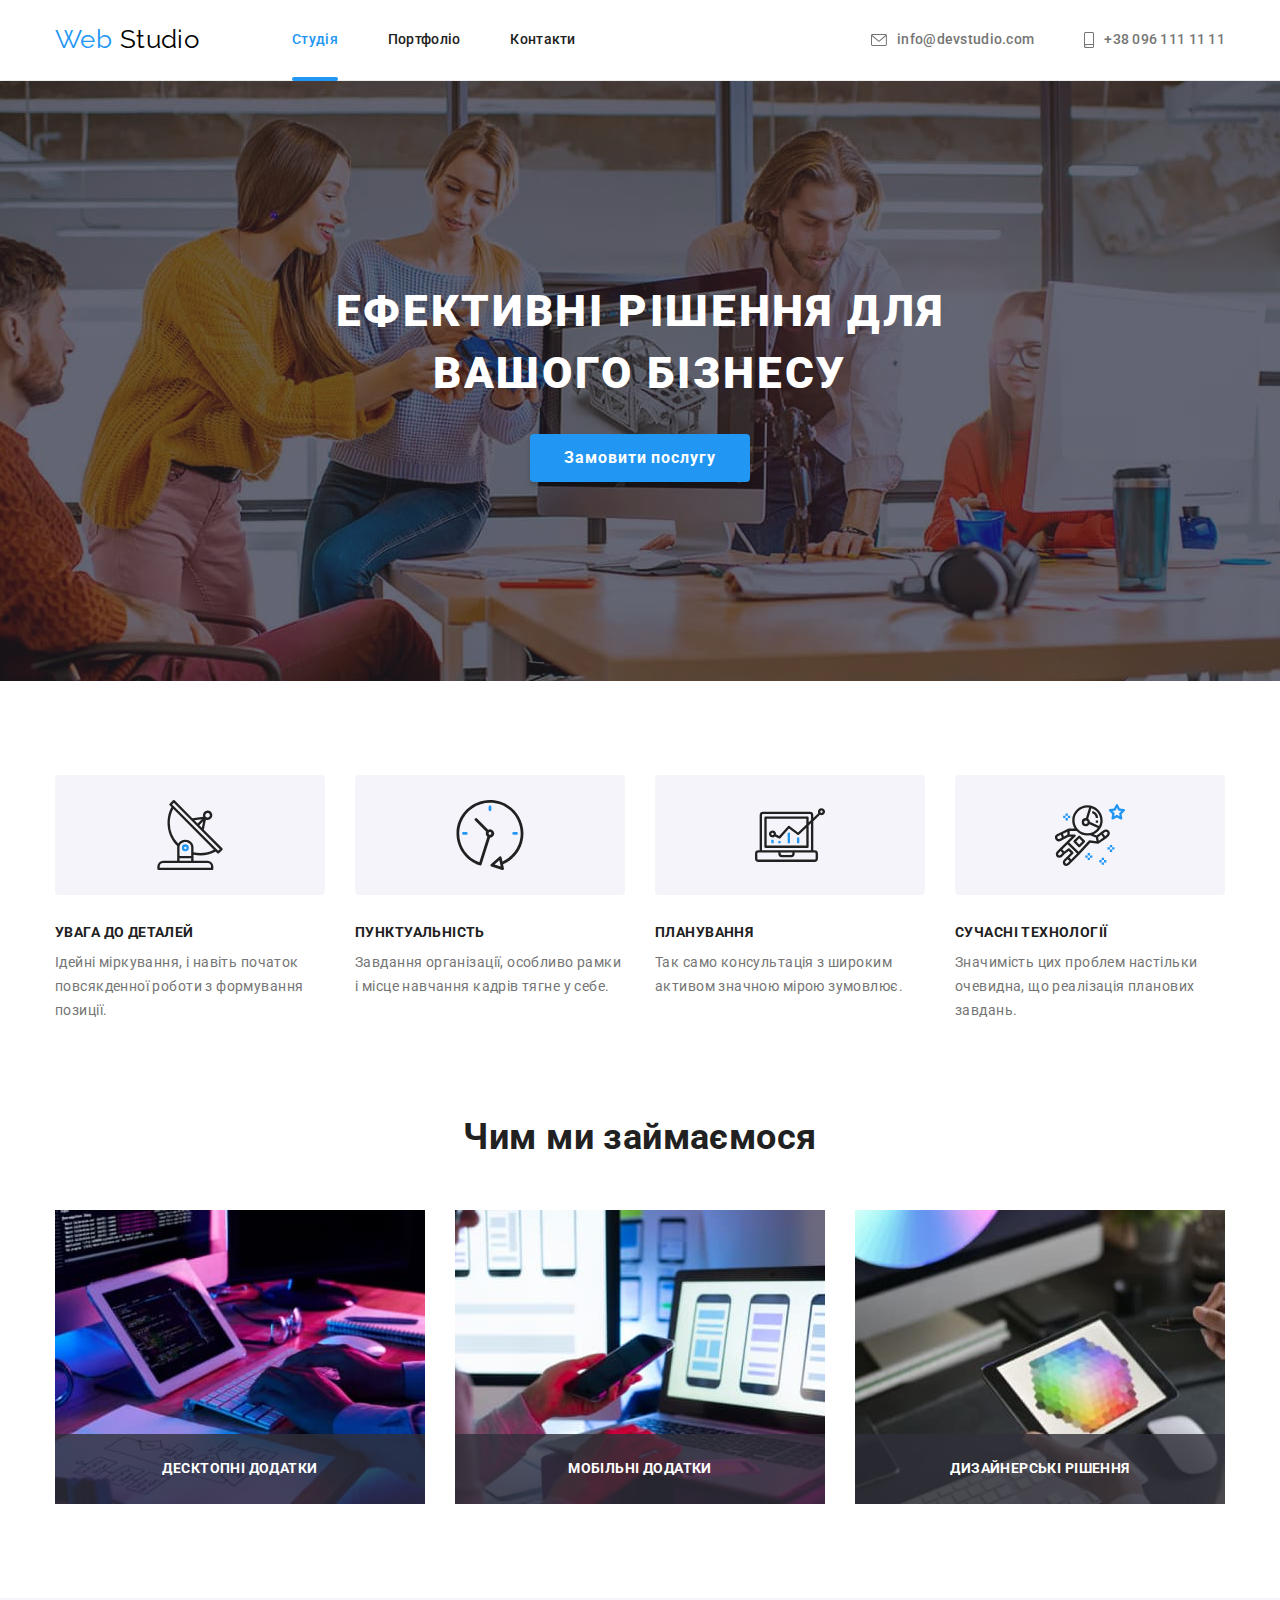
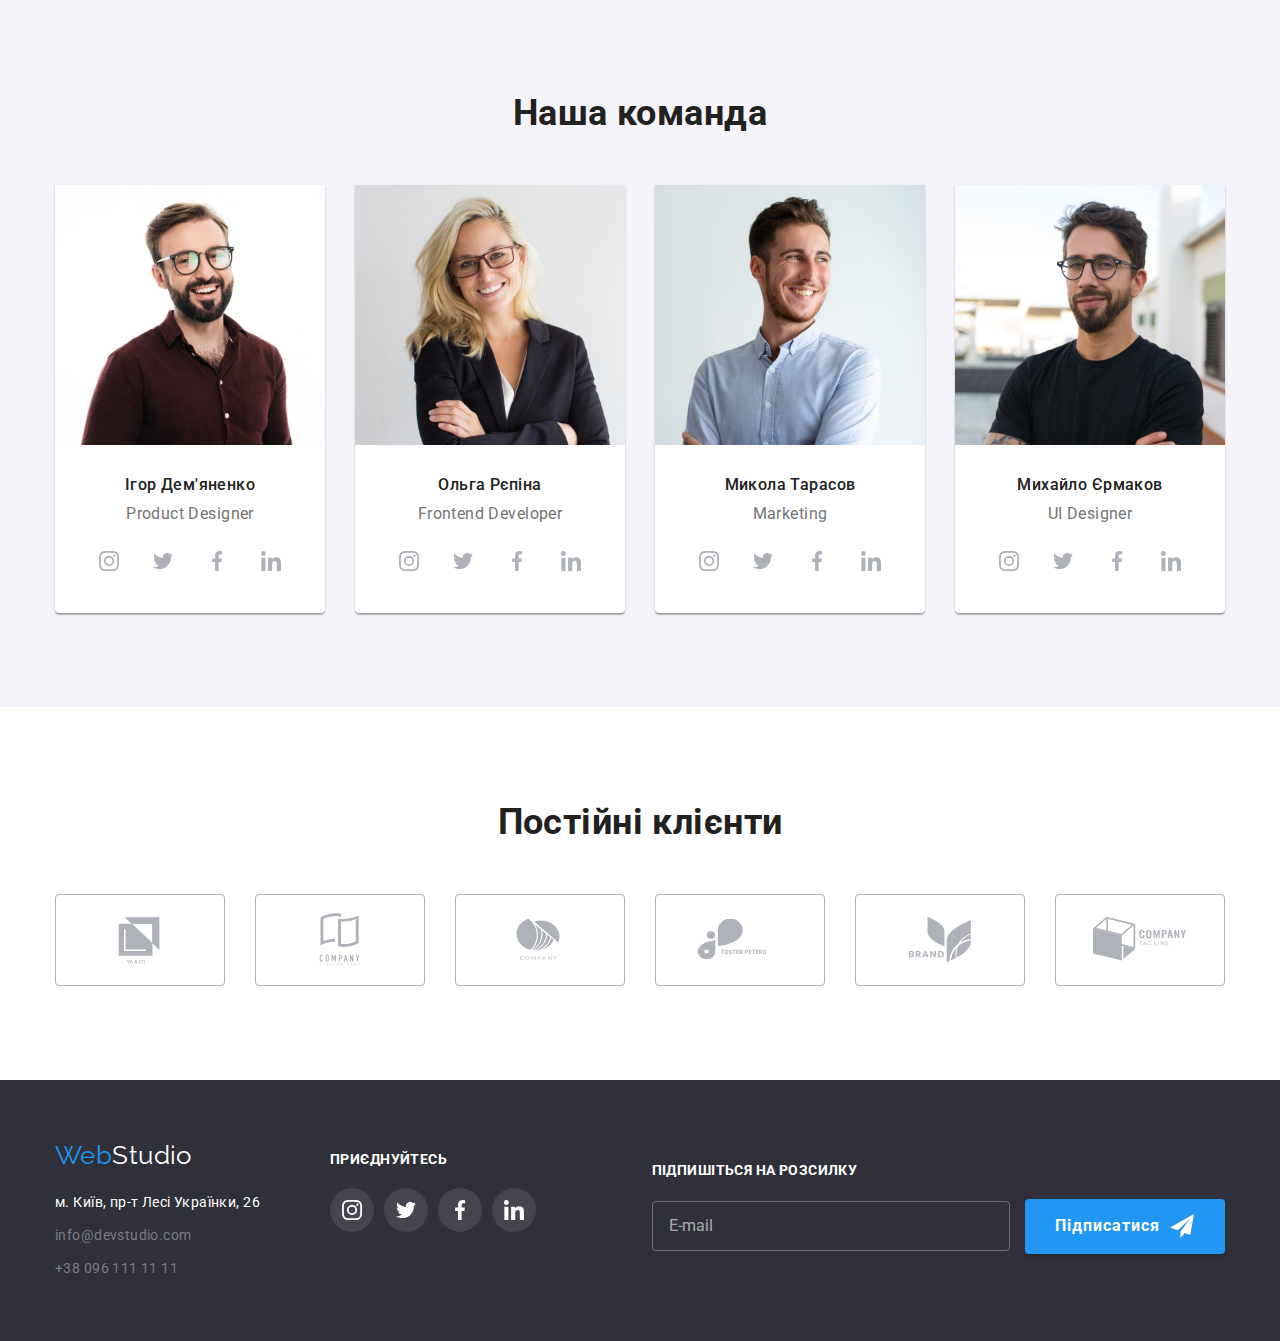
==== index.html @ 22aa1450 "додано файли із попереднього репозиторію" ====
<!DOCTYPE html>
<html lang="en">
  <head>
    <meta charset="UTF-8" />
    <meta http-equiv="X-UA-Compatible" content="IE=edge" />
    <meta name="viewport" content="width=device-width, initial-scale=1.0" />
    <title>Web Studio</title>
    <link
      href="https://fonts.googleapis.com/css2?family=Raleway:wght@700&family=Roboto:wght@400;500;700;900&display=swap"
      rel="stylesheet"
    />
    <link
      rel="stylesheet"
      href="https://cdnjs.cloudflare.com/ajax/libs/modern-normalize/1.1.0/modern-normalize.min.css"
    />
    <link rel="stylesheet" href="./css/style.css" />
  </head>
  <body>
    <header class="page-header">
      <div class="container">
        <!-- Логотип -->
        <a href="#" class="logo"
          ><span>Web</span> <span class="header-logo">Studio</span></a
        >
        <nav>
          <!-- Навігація -->
          <ul class="site-nav list">
            <li class="item">
              <a href="./index.html" class="link current">Студія</a>
            </li>
            <li class="item">
              <a href="./portfolio.html" class="link">Портфоліо</a>
            </li>
            <li class="item">
              <a href="#" class="link">Контакти</a>
            </li>
          </ul>
        </nav>
        <!-- Аудентифікація -->
        <ul class="auth-nav list">
          <li class="item">
            <a href="mailto:info@devstudio.com" class="link mail">
              <svg class="icon-mail" width="16px" height="12px">
                <use href="./images/icons.svg#envelope"></use>
              </svg>
              info@devstudio.com</a
            >
          </li>
          <li class="item">
            <a href="tel:+380961111111" class="link pnone">
              <svg class="icon-phone" width="10px" height="16px">
                <use href="./images/icons.svg#smartphone"></use>
              </svg>
              +38 096 111 11 11</a
            >
          </li>
        </ul>
      </div>
    </header>
    <main>
      <!-- Hero -->
      <section class="hero">
        <div class="container">
          <h1 class="title">Ефективні рішення для вашого бізнесу</h1>
          <button type="button" class="button" data-modal-open>
            Замовити послугу
          </button>
        </div>
      </section>
      <!-- Features -->
      <section class="section">
        <div class="container">
          <h2 class="section-title visually-hidden">Особливості</h2>
          <ul class="feature-list list">
            <li class="item">
              <div class="wrap">
                <svg class="icon-antenna" width="70px" height="70px">
                  <use href="./images/icons.svg#antenna"></use>
                </svg>
              </div>
              <h3 class="title">УВАГА ДО ДЕТАЛЕЙ</h3>
              <p class="text">
                Ідейні міркування, і навіть початок повсякденної роботи з
                формування позиції.
              </p>
            </li>
            <li class="item">
              <div class="wrap">
                <svg class="icon-clock" width="70px" height="70px">
                  <use href="./images/icons.svg#clock"></use>
                </svg>
              </div>
              <h3 class="title">ПУНКТУАЛЬНІСТЬ</h3>
              <p class="text">
                Завдання організації, особливо рамки і місце навчання кадрів
                тягне у себе.
              </p>
            </li>
            <li class="item">
              <div class="wrap">
                <svg class="icon-diagram" width="70px" height="70px">
                  <use href="./images/icons.svg#diagram"></use>
                </svg>
              </div>
              <h3 class="title">ПЛАНУВАННЯ</h3>
              <p class="text">
                Так само консультація з широким активом значною мірою зумовлює.
              </p>
            </li>
            <li class="item">
              <div class="wrap">
                <svg class="icon-astronaut" width="70px" height="70px">
                  <use href="./images/icons.svg#astronaut"></use>
                </svg>
              </div>
              <h3 class="title">СУЧАСНІ ТЕХНОЛОГІЇ</h3>
              <p class="text">
                Значимість цих проблем настільки очевидна, що реалізація
                планових завдань.
              </p>
            </li>
          </ul>
        </div>
      </section>
      <!-- What we do -->
      <section class="section tasks">
        <div class="container">
          <h2 class="section-title">Чим ми займаємося</h2>
          <ul class="task list">
            <li class="item">
              <div class="task-thumb">
                <img
                  src="./images/whatwedoimg1.jpg"
                  alt="Робота над кодом"
                  width="370"
                />
                <p class="task-name">Десктопні додатки</p>
              </div>
            </li>
            <li class="item">
              <div class="task-thumb">
                <img
                  src="./images/whatwedoimg2.jpg"
                  alt="Робота над дизайном"
                  width="370"
                />
                <p class="task-name">Мобільні додатки</p>
              </div>
            </li>
            <li class="item">
              <div class="task-thumb">
                <img
                  src="./images/whatwedoimg3.jpg"
                  alt="Робота над графічним дизайном"
                  width="370"
                />
                <p class="task-name">Дизайнерські рішення</p>
              </div>
            </li>
          </ul>
        </div>
      </section>
      <!-- Our team -->
      <section class="section members">
        <div class="container">
          <h2 class="section-title">Наша команда</h2>
          <ul class="member-list list">
            <li class="item">
              <img
                src="./images/ourteamimg1.jpg"
                alt="Фото співробітника"
                width="270"
              />
              <div class="members-content">
                <h3 class="title">Ігор Дем'яненко</h3>
                <p class="position">Product Designer</p>
              </div>
              <ul class="social-list list">
                <li class="social-item">
                  <a class="social-link link" href="">
                    <svg class="instagram" width="20px" height="20px">
                      <use href="./images/icons.svg#instagram"></use>
                    </svg>
                  </a>
                </li>
                <li class="social-item">
                  <a class="social-link link" href="">
                    <svg class="twitter" width="20px" height="20px">
                      <use href="./images/icons.svg#twitter"></use>
                    </svg>
                  </a>
                </li>
                <li class="social-item">
                  <a class="social-link link" href="">
                    <svg class="facebook" width="20px" height="20px">
                      <use href="./images/icons.svg#facebook"></use>
                    </svg>
                  </a>
                </li>
                <li class="social-item">
                  <a class="social-link link" href="">
                    <svg class="linkedin" width="20px" height="20px">
                      <use href="./images/icons.svg#linkedin"></use>
                    </svg>
                  </a>
                </li>
              </ul>
            </li>
            <li class="item">
              <img
                src="./images/ourteamimg2.jpg"
                alt="Фото співробітника"
                width="270"
              />
              <div class="members-content">
                <h3 class="title">Ольга Рєпіна</h3>
                <p class="position">Frontend Developer</p>
              </div>
              <ul class="social-list list">
                <li class="social-item">
                  <a class="social-link link" href="">
                    <svg class="instagram" width="20px" height="20px">
                      <use href="./images/icons.svg#instagram"></use>
                    </svg>
                  </a>
                </li>
                <li class="social-item">
                  <a class="social-link link" href="">
                    <svg class="twitter" width="20px" height="20px">
                      <use href="./images/icons.svg#twitter"></use>
                    </svg>
                  </a>
                </li>
                <li class="social-item">
                  <a class="social-link link" href="">
                    <svg class="facebook" width="20px" height="20px">
                      <use href="./images/icons.svg#facebook"></use>
                    </svg>
                  </a>
                </li>
                <li class="social-item">
                  <a class="social-link link" href="">
                    <svg class="linkedin" width="20px" height="20px">
                      <use href="./images/icons.svg#linkedin"></use>
                    </svg>
                  </a>
                </li>
              </ul>
            </li>
            <li class="item">
              <img
                src="./images/ourteamimg3.jpg"
                alt="Фото співробітника"
                width="270"
              />
              <div class="members-content">
                <h3 class="title">Микола Тарасов</h3>
                <p class="position">Marketing</p>
              </div>
              <ul class="social-list list">
                <li class="social-item">
                  <a class="social-link link" href="">
                    <svg class="instagram" width="20px" height="20px">
                      <use href="./images/icons.svg#instagram"></use>
                    </svg>
                  </a>
                </li>
                <li class="social-item">
                  <a class="social-link link" href="">
                    <svg class="twitter" width="20px" height="20px">
                      <use href="./images/icons.svg#twitter"></use>
                    </svg>
                  </a>
                </li>
                <li class="social-item">
                  <a class="social-link link" href="">
                    <svg class="facebook" width="20px" height="20px">
                      <use href="./images/icons.svg#facebook"></use>
                    </svg>
                  </a>
                </li>
                <li class="social-item">
                  <a class="social-link link" href="">
                    <svg class="linkedin" width="20px" height="20px">
                      <use href="./images/icons.svg#linkedin"></use>
                    </svg>
                  </a>
                </li>
              </ul>
            </li>
            <li class="item">
              <img
                src="./images/ourteamimg4.jpg"
                alt="Фото співробітника"
                width="270"
              />
              <div class="members-content">
                <h3 class="title">Михайло Єрмаков</h3>
                <p class="position">UI Designer</p>
              </div>
              <ul class="social-list list">
                <li class="social-item">
                  <a class="social-link link" href="">
                    <svg class="instagram" width="20px" height="20px">
                      <use href="./images/icons.svg#instagram"></use>
                    </svg>
                  </a>
                </li>
                <li class="social-item">
                  <a class="social-link link" href="">
                    <svg class="twitter" width="20px" height="20px">
                      <use href="./images/icons.svg#twitter"></use>
                    </svg>
                  </a>
                </li>
                <li class="social-item">
                  <a class="social-link link" href="">
                    <svg class="facebook" width="20px" height="20px">
                      <use href="./images/icons.svg#facebook"></use>
                    </svg>
                  </a>
                </li>
                <li class="social-item">
                  <a class="social-link link" href="">
                    <svg class="linkedin" width="20px" height="20px">
                      <use href="./images/icons.svg#linkedin"></use>
                    </svg>
                  </a>
                </li>
              </ul>
            </li>
          </ul>
        </div>
      </section>
      <!-- Наші клієнти -->
      <section class="section clients">
        <div class="container">
          <h2 class="section-title">Постійні клієнти</h2>
          <ul class="clients-list list">
            <li class="item">
              <a href="" class="link">
                <svg class="icon-clientone" width="106px" height="60px">
                  <use href="./images/icons.svg#clientone"></use>
                </svg>
              </a>
            </li>
            <li class="item">
              <a href="" class="link">
                <svg class="icon-clientwo" width="106px" height="60px">
                  <use href="./images/icons.svg#clienttwo"></use>
                </svg>
              </a>
            </li>
            <li class="item">
              <a href="" class="link">
                <svg class="icon-clientthree" width="106px" height="60px">
                  <use href="./images/icons.svg#clientthree"></use>
                </svg>
              </a>
            </li>
            <li class="item">
              <a href="" class="link">
                <svg class="icon-clientfour" width="106px" height="60px">
                  <use href="./images/icons.svg#clientfour"></use>
                </svg>
              </a>
            </li>
            <li class="item">
              <a href="" class="link">
                <svg class="icon-clientfive" width="106px" height="60px">
                  <use href="./images/icons.svg#clientfive"></use>
                </svg>
              </a>
            </li>
            <li class="item">
              <a href="" class="link">
                <svg class="icon-clientsix" width="106px" height="60px">
                  <use href="./images/icons.svg#clientsix"></use>
                </svg>
              </a>
            </li>
          </ul>
        </div>
      </section>
      <div class="backdrop is-hidden" data-modal>
        <div class="modal">
          <button type="button" class="close-button" data-modal-close>
            <svg
              class="icon-close"
              width="18"
              height="18"
              viewBox="0 0 18 18"
              xmlns="http://www.w3.org/2000/svg"
            >
              <path
                d="M15 4.10786L13.8921 3L9.5 7.39214L5.10786 3L4 4.10786L8.39214 8.5L4 12.8921L5.10786 14L9.5 9.60786L13.8921 14L15 12.8921L10.6079 8.5L15 4.10786Z"
              />
            </svg>
          </button>
          <form class="modal-form">
            <p class="modal-title">Залиште свої дані, ми вам передзвонимо</p>
            <label class="form-label">
              <span class="label-name">Ім'я</span>
              <input type="text" name="user-name" class="form-input" />
              <svg class="icon" height="18px" width="18px">
                <use href="./images/icons.svg#icon-person"></use>
              </svg>
            </label>
            <label class="form-label">
              <span class="label-name">Телефон</span>
              <input type="tel" name="user-phone" class="form-input" />
              <svg class="icon" height="18px" width="18px">
                <use href="./images/icons.svg#icon-phone"></use>
              </svg>
            </label>
            <label class="form-label">
              <span class="label-name">Пошта</span>
              <input type="email" name="user-mail" class="form-input" />
              <svg class="icon" height="18px" width="18px">
                <use href="./images/icons.svg#icon-email"></use>
              </svg>
            </label>
            <label class="form-label">
              <span class="label-name">Коментар</span>
              <textarea
                name="comment"
                class="comment-area"
                rows="8"
                placeholder="Введіть текст"
              ></textarea>
            </label>

            <label class="checkbox-label">
              <input
                class="checkbox-modal"
                type="checkbox"
                name="check-agreement"
              />
              <span class="icon-check"></span>
              <span
                >Погоджуюся з розсилкою та приймаю
                <a href="" class="conditions-link link">Умови договору</a>
              </span>
            </label>
            <button type="submit" class="button modal-button">
              Відправити
            </button>
          </form>
        </div>
      </div>
    </main>
    <footer class="footer">
      <div class="container footer-elements">
        <div class="footer-adress">
          <a href="" class="logo"
            ><span>Web</span><span class="footer-logo">Studio</span>
          </a>
          <address class="main-adress">
            <ul class="site-connection list">
              <li class="item">
                <a
                  href="https://goo.gl/maps/UttG4NZueuDSJmKQ8"
                  target="_blank"
                  rel="noreferrer noopener"
                  class="link adress"
                >
                  м. Київ, пр-т Лесі Українки, 26
                </a>
              </li>
              <li class="item">
                <a href="mailto:info@devstudio.com" class="link"
                  >info@devstudio.com</a
                >
              </li>
              <li class="item">
                <a href="tel:+380961111111" class="link">+38 096 111 11 11</a>
              </li>
            </ul>
          </address>
        </div>
        <div class="footer-connection">
          <p class="join">приєднуйтесь</p>
          <ul class="join-list list">
            <li class="join-item">
              <a class="join-link link" href="">
                <svg class="instagram" width="20px" height="20px">
                  <use href="./images/icons.svg#instagram"></use>
                </svg>
              </a>
            </li>
            <li class="join-item">
              <a class="join-link link" href="">
                <svg class="twitter" width="20px" height="20px">
                  <use href="./images/icons.svg#twitter"></use>
                </svg>
              </a>
            </li>
            <li class="join-item">
              <a class="join-link link" href="">
                <svg class="facebook" width="20px" height="20px">
                  <use href="./images/icons.svg#facebook"></use>
                </svg>
              </a>
            </li>
            <li class="join-item">
              <a class="join-link link" href="">
                <svg class="linkedin" width="20px" height="20px">
                  <use href="./images/icons.svg#linkedin"></use>
                </svg>
              </a>
            </li>
          </ul>
        </div>
        <form class="footer-form">
          <label class="footer-label">
            <span class="label-text">Підпишіться на розсилку</span>
            <input
              type="email"
              name="user-mail"
              class="footer-input"
              placeholder="E-mail"
            />
          </label>
          <button type="submit" class="sign-button">Підписатися</button>
        </form>
      </div>
    </footer>
    <script src="./modal.js"></script>
  </body>
</html>
---- css/style.css ----
:root{
    --primary-text-color:#757575;
    --title-text-color:#212121;
    --accent-color:#2196F3;
    --main-background-color:#fff;
    --button-background:#F5F4FA;
    --additional-background:#2F303A;
    --main-distance-element:30px;
    --primary-icon-color:#AFB1B8;
    --transition-time:250ms;
    --timing-function:cubic-bezier(0.4, 0, 0.2, 1);
}
body{
    background-color: var(--main-background-color);
    color:var(--primary-text-color);
    font-family: Roboto, sans-serif;
    font-size: 14px;
    line-height: 1.7;
    letter-spacing: 0.03em;
}
h1,
h2,
h3,
h4,
h5,
p{
    margin: 0;
}

img{ 
    display: block;
    max-width: 100%;
}
/* Хедер */
.page-header{
    border-bottom: 1px solid #ECECEC;
}
.page-header .container{
    display: flex;
    align-items: center;
}
.logo{
    font-family: Raleway, sans-serif;
    font-size: 26px;
    line-height: 1.2;
    color: var(--accent-color);
    text-decoration: none;
}
.header-logo{
    color:#000000 ;
}
.footer-logo{
    color:var(--main-background-color);
}
.list{
    padding: 0;
    margin: 0;

    list-style: none;
}
/* Навігація */
.site-nav{
    display: flex;
    margin-left: 93px;
}
.site-nav .item +.item{
    margin-left: 50px;
}
.site-nav .link{
    position: relative;
    display: block;
    padding-top: 32px;
    padding-bottom: 32px;
    
    
    color:var(--title-text-color) ;
    font-weight: 500;
    font-size: 14px;
    line-height: 1.14;
    letter-spacing: 0.02em;
    text-decoration: none;

    transition-property: color;
    transition-duration: var(--transition-time);
    transition-timing-function: var(--timing-function);
}
.site-nav .link:hover, 
.site-nav .link:focus{
    color: var(--accent-color);
}
.site-nav .link.current{
    color: var(--accent-color);
}
.current::after {
    content: "";
    position: absolute;
    bottom:-1px;
    right: 0;
    
    width: 100%;
    height: 4px;
    border-radius: 2px;
   
    background-color: var(--accent-color);
}
    
/* Аудентифікація */
.auth-nav{
    display: flex;
    align-items: center;
    margin-left: auto;
}
.auth-nav .item + .item{
    margin-left: 50px;
}
.auth-nav .link{
    display: inline-flex;
    padding: 32px 0;

    color: var(--primary-text-color);
    font-weight: 500;
    font-size: 14px;
    line-height: 1.14;
    letter-spacing: 0.02em;
    text-decoration: none;

    transition-property: color;
    transition-duration: var(--transition-time);
    transition-timing-function: var(--timing-function);}
.auth-nav .link:hover, 
.auth-nav .link:focus{
    color:var(--accent-color);
} 
 .icon-mail,
 .icon-phone{
    align-self: center;
    margin-right: 10px;
    fill: currentColor;
 }
/* Герой */
.hero{
    text-align: center;
    
    padding-top: 200px ;
    padding-bottom: 200px;
    max-width: 1600px;
    height: 600px;
    margin-left: auto;
    margin-right: auto;
    
    background-image:
    linear-gradient(to right,
    rgba(47, 48, 58, 0.4),
    rgba(47, 48, 58, 0.4)),
    url(../images/backgroundhero.jpg);
    background-position: center;
    background-size: cover;
    background-color: #C4C4C4;
}
.hero .title{
    padding-left: 252px;
    padding-right: 252px;
    margin-top: 0;
    margin-bottom: var(--main-distance-element);

    color:var(--main-background-color); 
    letter-spacing: 0.06em;
    font-weight: 900;
    font-size: 44px;
    line-height: 1.4;
    text-transform: uppercase;
}

/* Кнопка */
.button{
    border-radius: 4px;
    border-color: transparent;

    cursor: pointer;
    font-family: inherit;
    font-size: 16px;
    text-align: center;
}
.hero .button {
    display: inline-block;
    padding: 10px 32px;
    min-width: 216px;
    
    background: var(--accent-color);
    box-shadow: 
    0px 4px 4px rgba(0, 0, 0, 0.15);
    
    font-weight: 700;
    line-height: 1.5;
    letter-spacing: 0.06em;
    color: var(--main-background-color);
}
.filter .button{
    padding: 6px 22px;

    background-color: var(--button-background);
    
    color: var(--title-text-color);
    font-weight: 500;
    line-height: 1.6;
    letter-spacing: 0.03em;

    transition-property: color,background-color,box-shadow ;
    transition-duration: var(--transition-time);
    transition-timing-function: var(--timing-function);
}
.filter .button:hover,
.filter .button:focus {
    background-color: var(--accent-color);
    color: var(--main-background-color);
    box-shadow:
        0px 3px 1px rgba(0, 0, 0, 0.1),
        0px 1px 2px rgba(0, 0, 0, 0.08),
        0px 2px 2px rgba(0, 0, 0, 0.12);
}

 
/* Container */
.container{
    width: 1200px;
    margin: 0 auto;
    padding-left: 15px;
    padding-right: 15px;
}

/* Секція */
.section {
    padding-top: 94px;
    padding-bottom: 94px;
}
.section-title{
    margin-bottom: 50px;

    font-size: 36px;
    line-height: 1.2;
    text-align: center;
    color:var(--title-text-color);
}

/* Особливості */
.feature-list{ 
    display: flex;
}

.feature-list .title{
    margin-bottom: 10px;
    
    color:var(--title-text-color);
    font-size: 14px;
    line-height: 1.14;
    text-transform: uppercase;
}
.feature-list .item+.item {
    margin-left: var(--main-distance-element);
}
.feature-list .wrap{
    display: flex;
    justify-content: center;
    align-items: center;
    width: 270px;
    height: 120px;
    margin-bottom: var(--main-distance-element);
    
    background-color: var(--button-background);
    border-radius: 4px; 
}
/* What we do */
.section.tasks{
    padding-top: 0px;
}
.task{
    display: flex;
}
.task .item + .item{
    margin-left: var(--main-distance-element);
}
.task-thumb{
    position: relative;
}
.task-name{
    position: absolute;
    left: 0;
    bottom: 0;
    
    display: flex;
    justify-content: center;
    align-items: center;
    width: 100%;
    height: 70px;
    

    font-weight: 700;
    line-height: 1.14;
    text-align: center;
    text-transform: uppercase;
    color: var(--main-background-color);
    
    background-color: rgba(47, 48, 58, 0.8);
}
/* Наша команда */
.members{
    background-color:var(--button-background);
}
.member-list{
    display: flex;
}
.member-list .item+.item {
    margin-left: var(--main-distance-element);
}
.member-list .item{
    text-align: center;
    
    background-color:
    var(--main-background-color);
    box-shadow: 
    0px 1px 3px rgba(0, 0, 0, 0.12),
    0px 1px 1px rgba(0, 0, 0, 0.14),
    0px 2px 1px rgba(0, 0, 0, 0.2);
    border-radius: 0px 0px 4px 4px;
}
.member-list .title{
    margin-bottom: 10px;
    
    color: var(--title-text-color);
    font-weight: 500;
    font-size: 16px;
    line-height:1.2;
     
}
.member-list .position{
    font-size: 16px;
    line-height: 1.2;
}
.members-content{
    padding-top: var(--main-distance-element);
    padding-bottom: 16px;
}
.social-list{
    display: flex;
    align-items: center;
   
    margin-bottom: var(--main-distance-element);
    padding-left: 32px;
    padding-right: 32px;
}
.social-list .social-link{
    display: flex;
    justify-content: center;
    align-items: center;
    width: 44px;
    height: 44px;
    
    border-radius: 50%;
    
    color:var(--primary-icon-color);

    transition-property: color, background-color;
    transition-duration: var(--transition-time);
    transition-timing-function: var(--timing-function);
}
.social-list .social-link:hover,
.social-list .social-link:focus{
    background-color: var(--accent-color);
    color: var(--main-background-color);
}
.social-list .social-item+.social-item {
    margin-left: 10px;
}
.instagram, .twitter, .facebook, .linkedin{
    fill: currentColor;
}
/* Наші клієнти */
.clients-list{
    display: flex;
}
.clients-list .item+.item {
    margin-left: var(--main-distance-element);
}
.clients-list .link{
    display: flex;
    justify-content: center;
    align-items: center;
    width: 170px;
    height: 92px;
    
    border: 1px solid var(--primary-icon-color);
    border-radius: 4px;

    text-decoration: none;
    color: var(--primary-icon-color);

    transition-property: color, border-color;
    transition-duration: var(--transition-time);
    transition-timing-function: var(--timing-function);
}
.clients-list .link:hover,
.clients-list .link:focus{
    color: var(--accent-color);
    border-color: var(--accent-color);
}
.icon-clientone, 
.icon-clientwo, 
.icon-clientthree, 
.icon-clientfour, 
.icon-clientfive, 
.icon-clientsix{
    fill: currentColor;
}

/*Список робіт  */
.filter{
    display: flex;
    justify-content: center;
    
    margin-top: 0;
    margin-bottom: 50px;
}
.filter .item +.item {
    margin-left: 8px;
}
.work-list{
    display: flex;
    flex-wrap: wrap;
    
    margin-left: -30px;
    margin-top: -30px;
    padding-left: 0; 
}
.work-list > .item{
    flex-basis: calc(100%/3 - var(--main-distance-element));
    margin-left: var(--main-distance-element);
    margin-top: var(--main-distance-element);

    transition-property:box-shadow;
    transition-duration: var(--transition-time);
    transition-timing-function: var(--timing-function);
}
.work-list .title{
    margin-top:0px;

    color: var(--title-text-color);
    font-size: 18px;
    line-height:2;
    letter-spacing: 0.06em;
}
.work-list .description{
    margin-top: 4px;

    color: var(--primary-text-color);
    font-size: 16px;
    line-height: 1.9;
}
.work-list .link{
    display: inline-block;
    text-decoration: none;

    transition-property: box-shadow;
    transition-duration: var(--transition-time);
    transition-timing-function: var(--timing-function);
}
.work-list .link:hover {
    box-shadow:
        0px 1px 1px rgba(0, 0, 0, 0.12),
        0px 4px 4px rgba(0, 0, 0, 0.06),
        1px 4px 6px rgba(0, 0, 0, 0.16);
}
.content{
    padding:20px 24px;
    border-left:1px solid #EEEEEE;
    border-right:1px solid #EEEEEE;
    border-bottom:1px solid #EEEEEE;
}
.work-img{
    position: relative; 
    
    overflow: hidden;  
}
.hover-text{
    position: absolute;
    bottom:0;
    left: 0;
    
    padding: 63px 24px;
    width: 100%;
    height: 100%;
    background-color: rgba(33, 150, 243, 0.9);

    font-weight: 400;
    font-size: 18px;
    line-height: 1.5;
    color: var(--main-background-color);

    transform: translateY(100%);
    transition:transform 300ms cubic-bezier(.2, 0, .2, 1);
}

.work-link:hover .hover-text{
    transform: translateY(0);
}
/* Модальне вікно */
.backdrop{
    position: fixed;
    top:0;
    left: 0;
    
    width: 100%;
    height: 100%;

    opacity: 1;
    transition-property:opacity;
    transition-duration: var(--transition-time);
    transition-timing-function: var(--timing-function);
    
    background-color: rgba(0, 0, 0, 0.2);
}
.backdrop.is-hidden{
    opacity: 0;
    pointer-events: none;
}
.backdrop.is-hidden .modal{
    transform: translate(-50%, -50%) scale(1.5);
}
.modal{
    position: absolute;
    top: 50%;
    left: 50%;
    padding: 40px;

    transform: translate(-50%, -50%) scale(1);
    transition-property: transform;
    transition-duration: var(--transition-time);
    transition-timing-function: var(--timing-function);
    
    min-width: 528px;
    min-height: 581px;
    
    background: var(--main-background-color);
    box-shadow: 0px 1px 3px rgba(0, 0, 0, 0.12), 0px 1px 1px rgba(0, 0, 0, 0.14), 0px 2px 1px rgba(0, 0, 0, 0.2);
    border-radius: 4px;
}
/* Форма модального вікна */
.modal-title{
    margin-bottom: 12px;

    font-weight: 700;
    font-size: 20px;
    line-height: 1.15;
    text-align: center;
    color:var(--title-text-color);
} 
.form-label .label-name{
    margin-bottom: 4px;
    
    font-weight: 400;
    font-size: 12px;
    line-height: 1.16;
    letter-spacing: 0.01em;
    color: var(--primary-text-color);
}
.form-label{
    position: relative;

    display: flex;
    flex-direction: column;

    margin-bottom: 10px;
}
.form-label .form-input{
    padding-top: 11px;
    padding-left: 42px;
    padding-bottom: 11px;
    
    border: 1px solid rgba(33, 33, 33, 0.2);
    border-radius: 4px;

    transition-property:border-color;
    transition-duration: var(--transition-time);
    transition-timing-function: var(--timing-function);
}
.form-label .form-input:focus{
    outline-style: none;
    border-color: #2196F3;
}
.form-label:focus-within .icon{
    fill: #2196F3;
}
.form-label .icon{
    fill: var(--title-text-color);
    
    position: absolute;
    top:50%;
    left: 15px;
}
.modal-button{
    display: block;
    margin: auto;

    padding: 10px 52px;
    min-width: 200px;
    
    background: var(--accent-color);
    box-shadow:
    0px 4px 4px rgba(0, 0, 0, 0.15);
    font-weight: 700;
    line-height: 1.5;
    letter-spacing: 0.06em;
    color: var(--main-background-color);

    transition-property: background-color;
    transition-duration: var(--transition-time);
    transition-timing-function: var(--timing-function);
}
.modal-button:hover,
.modal-button:focus{
    background-color: #188CE8;
}
.comment-area{
    margin-bottom: 10px;
    resize: none;
    width: 100%;
    padding: 12px 16px;
    border: 1px solid rgba(33, 33, 33, 0.2);
    border-radius: 4px;

    transition-property:border-color;
    transition-duration: var(--transition-time);
    transition-timing-function: var(--timing-function);
}
.form-label .comment-area:focus {
    outline-style: none;
    border-color: #2196F3;
}
.comment-area::placeholder{
    font-weight: 400;
    font-size: 12px;
    line-height: 1.16;
    letter-spacing: 0.01em;
    color: rgba(117, 117, 117, 0.5);
}
.checkbox-label{
    display:block;
    margin-bottom: var(--main-distance-element);
    
    text-align: center;
}
.conditions-link{
    text-decoration-line: underline;
    color: #2196F3;
}
.checkbox-label{
    display: flex;
    align-items: center;
    justify-content: center;
}
.checkbox-modal{
    appearance: none;
    position: absolute; 
}
.icon-check{
    display: inline-block;
    height: 15px;
    width: 15px;
    margin-right: 9px;

    border: 2px solid var(--title-text-color);
    border-radius: 4px;
}
.checkbox-modal:checked +.icon-check{
    background-color: #2196F3;
    border-color: #2196F3;
    background-image: url(../images/icon-check.svg);
    background-size: contain;
    background-origin: border-box;
}
/* Кнопка закриття */
.close-button{
    position: absolute;
    top:8px;
    right: 8px;
   
    display: flex;
    justify-content: center;
    align-items: center;
    width: 30px;
    height: 30px;
    
    cursor: pointer;
    color: #000;
    border-radius: 50%;
    background:var(--main-background-color);
    border: 1px solid rgba(0, 0, 0, 0.1);

    transition-property: color, border-color;
    transition-duration: var(--transition-time);
    transition-timing-function: var(--timing-function);
}
.close-button:hover,
.close-button:focus {
    color: var(--accent-color);
    border-color: var(--accent-color);
}
.icon-close{
    fill: currentColor;
}
/* Footer */
.footer-elements{
    display: flex;
}
.footer-adress{
    margin-right: 70px;
}
.footer {
    background-color: var(--additional-background);

    padding-top: 60px;
    padding-bottom: 60px;
}
.footer .logo{
    display: block;
    margin-bottom: 20px;
}
.site-connection .link {
    color: #ffffff60;
    text-decoration: none;

    transition-property: color;
    transition-duration: var(--transition-time);
    transition-timing-function: var(--timing-function);
}
.site-connection .adress.link {
    color: var(--main-background-color);
}
.site-connection .link:hover,
.site-connection .link:focus {
    color: var(--accent-color);
}
.site-connection .item:not(:last-child) {
    margin-bottom: 9px;
}
.main-adress {
    font-style: inherit;
}
.join-list {
    display: flex;
    align-items: center;
}
.join-list .join-link {
    display: flex;
    justify-content: center;
    align-items: center;
    width: 44px;
    height: 44px;
    
    border-radius: 50%;
    background-color: rgba(255, 255, 255, 0.1);
    
    color: var(--main-background-color);

    transition-property: color, background-color;
    transition-duration: var(--transition-time);
    transition-timing-function: var(--timing-function);
}
.join-list .join-link:hover,
.join-list .join-link:focus {
    background-color: var(--accent-color);
    color: var(--main-background-color);
}
.join-list .join-item+.join-item {
    margin-left: 10px;
}
.footer-connection .join{
    margin-bottom: 20px;
    margin-top: 12px;

    font-weight: 700;
    font-size: 14px;
    line-height: 1.14;
    text-transform: uppercase;
    color: #FFFFFF;
}
/* Форма підписки */
.footer-form{
    margin-left: auto;
}
.footer-form .label-text{
    display: block;
    margin-top: 23px;
    margin-bottom: 20px;

    font-weight: 700;
    font-size: 14px;
    line-height: 1.14;
    text-transform: uppercase;
    color:var(--main-background-color);
}
.footer-input{
    height: 50px;
    width: 358px;
    margin-right: 12px;
    padding-left: 16px;
    padding-bottom: 15px;
    padding-top: 15px;

    color: var(--main-background-color);

    border: 1px solid rgba(255, 255, 255, 0.3);
    box-shadow: drop-shadow(0px 4px 4px rgba(0, 0, 0, 0.15));
    border-radius: 4px;
    background-color: transparent;

    transition-property: border-color;
    transition-duration: var(--transition-time);
    transition-timing-function: var(--timing-function);
}
.footer-input:focus{
    outline-style: none;
    border-color: var(--accent-color);
}
.footer-input::placeholder{
    font-weight: 400;
    font-size: 16px;
    line-height: 1.25;
    color: rgba(255, 255, 255, 0.6);
}
/* Кнопка підписки */
.sign-button{
    display: inline-flex;
    align-items: center;
    padding:10px 28px;
    
    min-width: 200px;
    border-radius: 4px;
    border-color: transparent;
    
    cursor: pointer;
    font-family: inherit;
    font-weight: 700;
    font-size: 16px;
    line-height: 1.9;
    
    letter-spacing: 0.06em;
    color: var(--main-background-color);
    
    background: var(--accent-color);
    box-shadow:
    0px 4px 4px rgba(0, 0, 0, 0.15);  
}
.sign-button::after{
    content: "";
    width: 24px;
    height: 24px;
    margin-left: 10px;

    background-image: url(../images/telegram.svg);
}



/* Visually-hidden title */
.visually-hidden{
    position: absolute;
        white-space: nowrap;
        width: 1px;
        height: 1px;
        overflow: hidden;
        border: 0;
        padding: 0;
        clip: rect(0 0 0 0);
        clip-path: inset(50%);
        margin: -1px;
}
/* accent blue color #2196F3 */
/* maim white color #FFFFFF */
/* main black color h and nav #212121 */
/* logo color #000000 #2196F3 */
/* main text color #757575 */
/* background color #F5F5F5 */
/* background color footer and hero 2F303A */
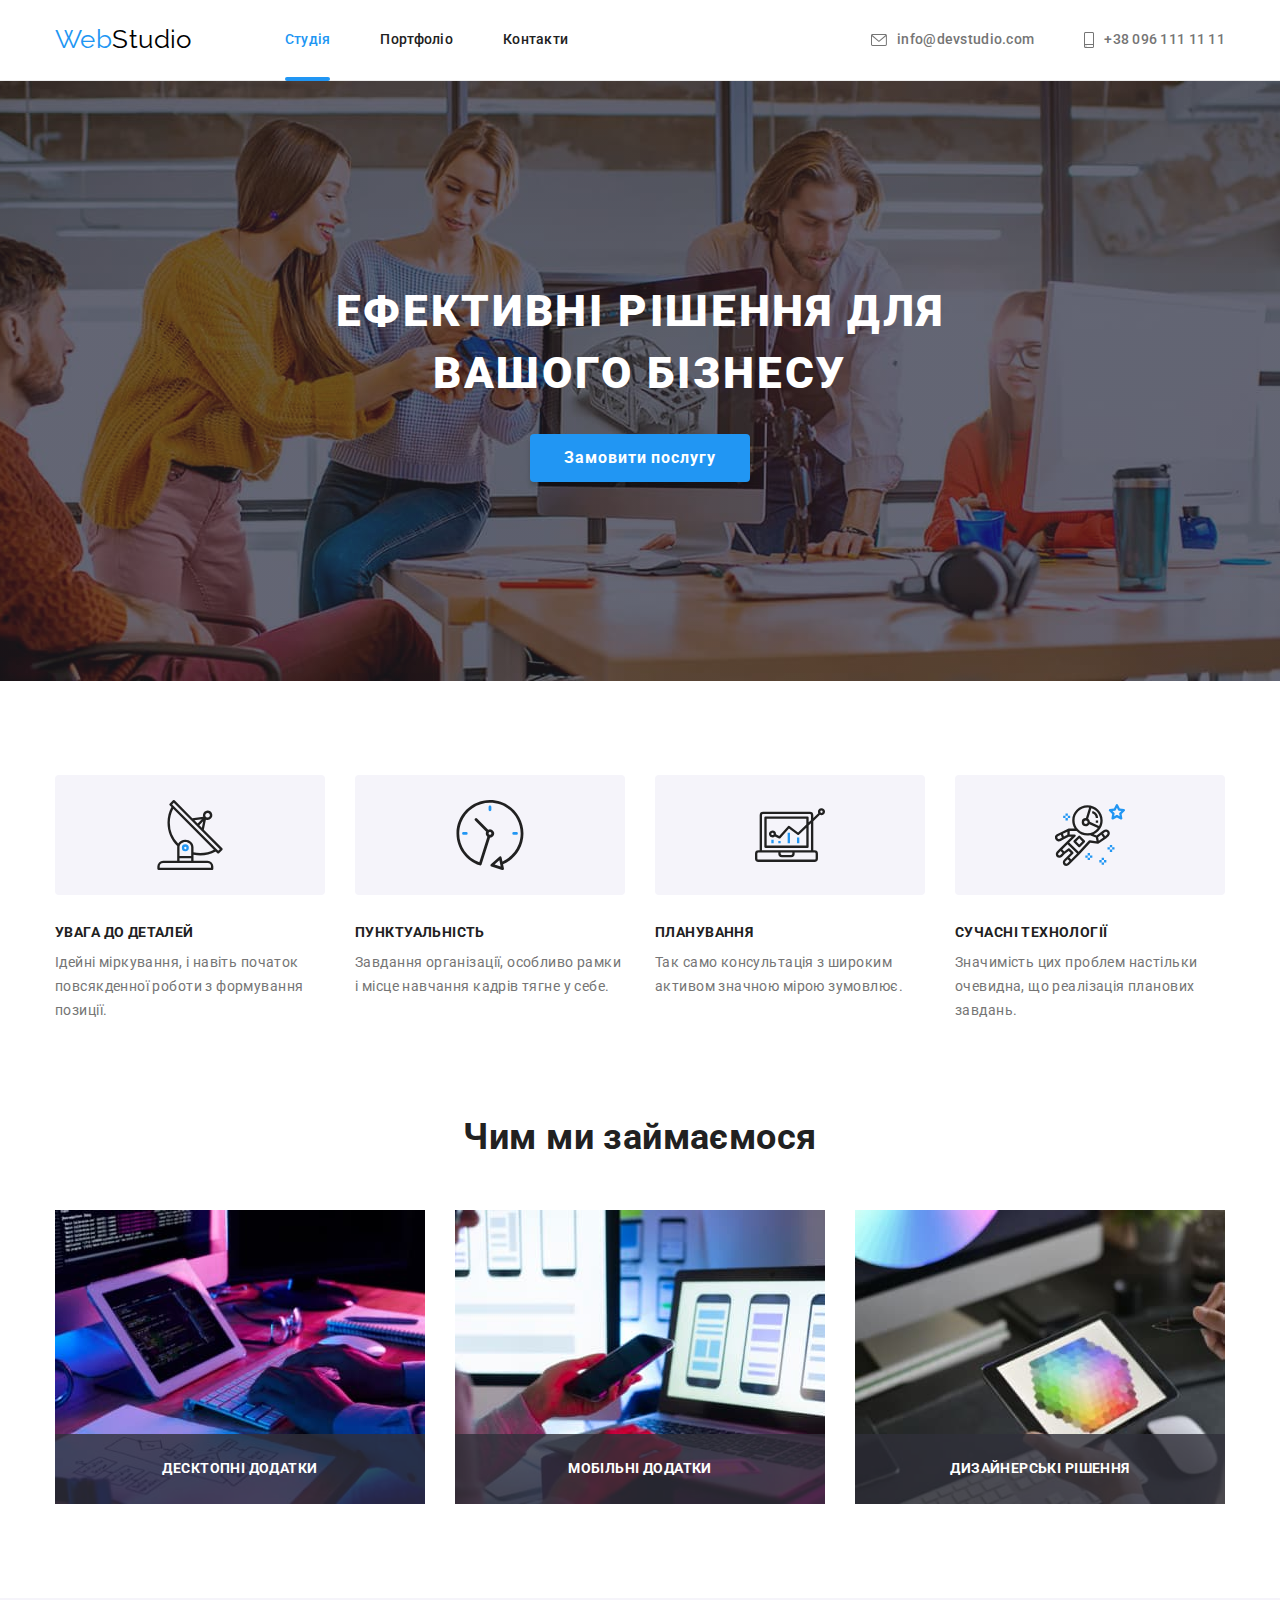
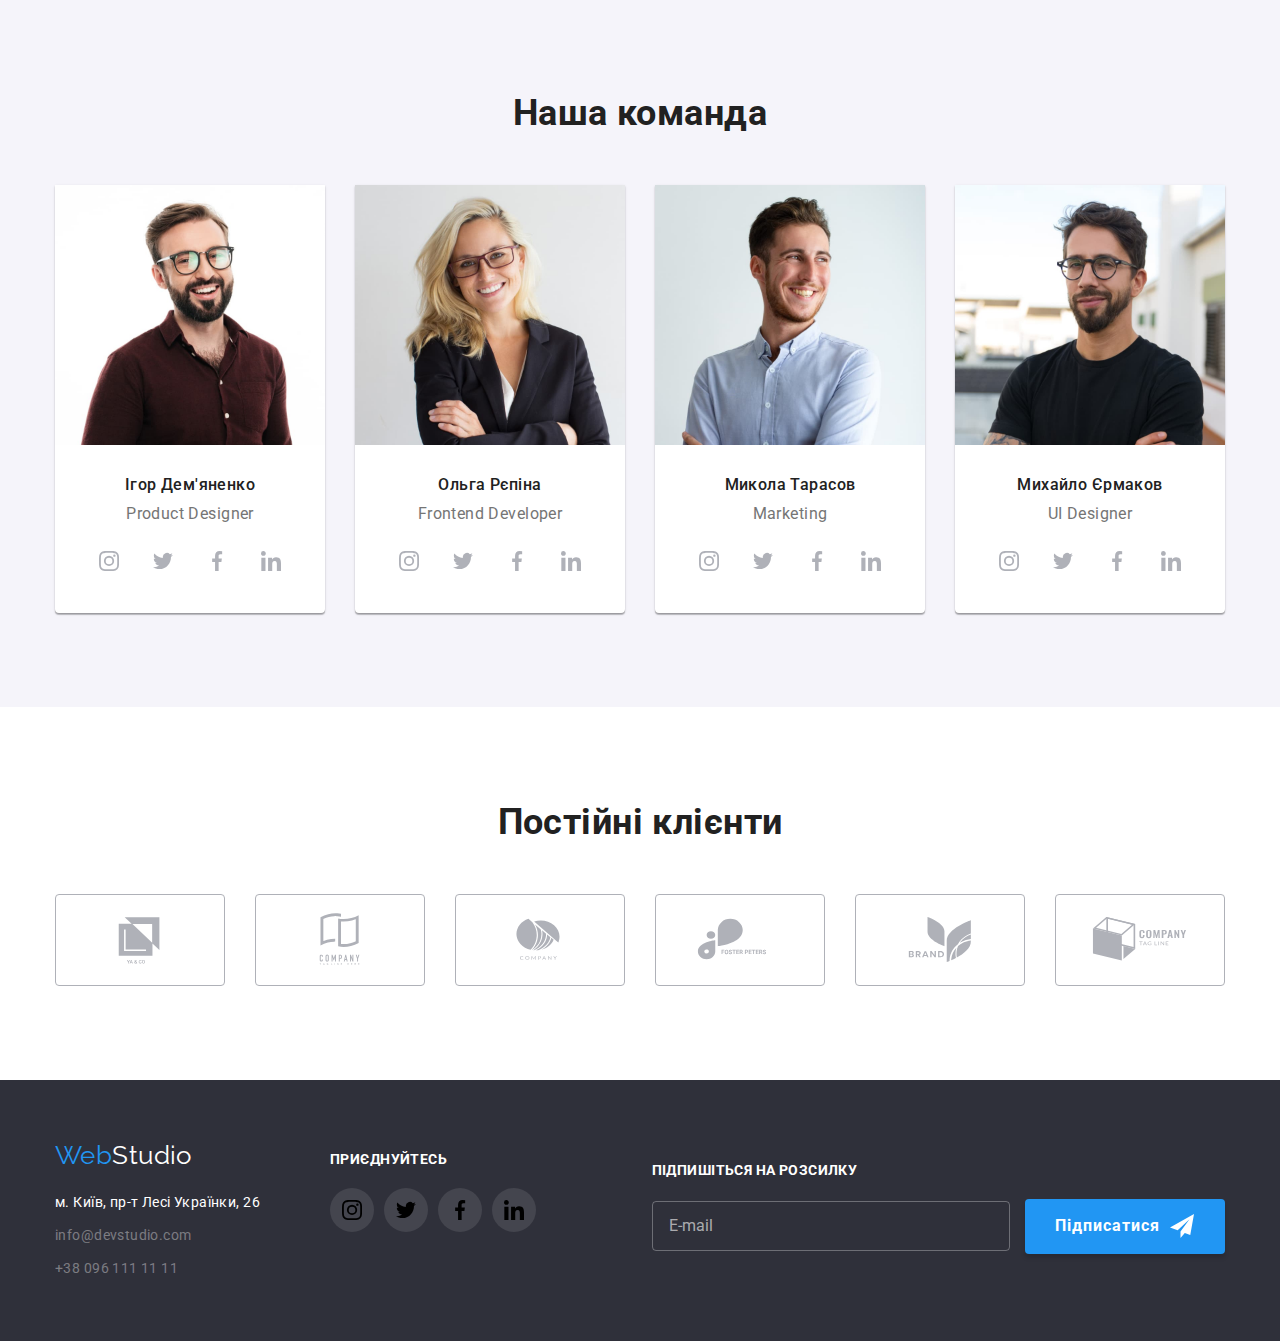
==== commit 762caf01: "Рефакторинг по БЕМ.(Крім модалки і футера)" ====
--- a/index.html
+++ b/index.html
@@ -20,35 +20,39 @@
       <div class="container">
         <!-- Логотип -->
         <a href="#" class="logo"
-          ><span>Web</span> <span class="header-logo">Studio</span></a
+          ><span>Web</span><span class="logo__text--black">Studio</span></a
         >
         <nav>
           <!-- Навігація -->
           <ul class="site-nav list">
-            <li class="item">
-              <a href="./index.html" class="link current">Студія</a>
-            </li>
-            <li class="item">
-              <a href="./portfolio.html" class="link">Портфоліо</a>
-            </li>
-            <li class="item">
-              <a href="#" class="link">Контакти</a>
+            <li class="site-nav__item">
+              <a
+                href="./index.html"
+                class="site-nav__link site-nav__link--current"
+                >Студія</a
+              >
+            </li>
+            <li class="site-nav__item">
+              <a href="./portfolio.html" class="site-nav__link">Портфоліо</a>
+            </li>
+            <li class="site-nav__item">
+              <a href="#" class="site-nav__link">Контакти</a>
             </li>
           </ul>
         </nav>
         <!-- Аудентифікація -->
         <ul class="auth-nav list">
-          <li class="item">
-            <a href="mailto:info@devstudio.com" class="link mail">
-              <svg class="icon-mail" width="16px" height="12px">
+          <li class="auth-nav__item">
+            <a href="mailto:info@devstudio.com" class="link auth-nav__link">
+              <svg class="auth-nav__icon" width="16px" height="12px">
                 <use href="./images/icons.svg#envelope"></use>
               </svg>
               info@devstudio.com</a
             >
           </li>
-          <li class="item">
-            <a href="tel:+380961111111" class="link pnone">
-              <svg class="icon-phone" width="10px" height="16px">
+          <li class="auth-nav__item">
+            <a href="tel:+380961111111" class="link auth-nav__link">
+              <svg class="auth-nav__icon" width="10px" height="16px">
                 <use href="./images/icons.svg#smartphone"></use>
               </svg>
               +38 096 111 11 11</a
@@ -61,8 +65,8 @@
       <!-- Hero -->
       <section class="hero">
         <div class="container">
-          <h1 class="title">Ефективні рішення для вашого бізнесу</h1>
-          <button type="button" class="button" data-modal-open>
+          <h1 class="hero__title">Ефективні рішення для вашого бізнесу</h1>
+          <button type="button" class="button hero__button" data-modal-open>
             Замовити послугу
           </button>
         </div>
@@ -71,50 +75,50 @@
       <section class="section">
         <div class="container">
           <h2 class="section-title visually-hidden">Особливості</h2>
-          <ul class="feature-list list">
-            <li class="item">
-              <div class="wrap">
-                <svg class="icon-antenna" width="70px" height="70px">
+          <ul class="features list">
+            <li class="features__item">
+              <div class="features__wrap">
+                <svg width="70px" height="70px">
                   <use href="./images/icons.svg#antenna"></use>
                 </svg>
               </div>
-              <h3 class="title">УВАГА ДО ДЕТАЛЕЙ</h3>
-              <p class="text">
+              <h3 class="features__title">УВАГА ДО ДЕТАЛЕЙ</h3>
+              <p class="features__text">
                 Ідейні міркування, і навіть початок повсякденної роботи з
                 формування позиції.
               </p>
             </li>
-            <li class="item">
-              <div class="wrap">
-                <svg class="icon-clock" width="70px" height="70px">
+            <li class="features__item">
+              <div class="features__wrap">
+                <svg width="70px" height="70px">
                   <use href="./images/icons.svg#clock"></use>
                 </svg>
               </div>
-              <h3 class="title">ПУНКТУАЛЬНІСТЬ</h3>
-              <p class="text">
+              <h3 class="features__title">ПУНКТУАЛЬНІСТЬ</h3>
+              <p class="features__text">
                 Завдання організації, особливо рамки і місце навчання кадрів
                 тягне у себе.
               </p>
             </li>
-            <li class="item">
-              <div class="wrap">
-                <svg class="icon-diagram" width="70px" height="70px">
+            <li class="features__item">
+              <div class="features__wrap">
+                <svg width="70px" height="70px">
                   <use href="./images/icons.svg#diagram"></use>
                 </svg>
               </div>
-              <h3 class="title">ПЛАНУВАННЯ</h3>
-              <p class="text">
+              <h3 class="features__title">ПЛАНУВАННЯ</h3>
+              <p class="features__text">
                 Так само консультація з широким активом значною мірою зумовлює.
               </p>
             </li>
-            <li class="item">
-              <div class="wrap">
-                <svg class="icon-astronaut" width="70px" height="70px">
+            <li class="features__item">
+              <div class="features__wrap">
+                <svg width="70px" height="70px">
                   <use href="./images/icons.svg#astronaut"></use>
                 </svg>
               </div>
-              <h3 class="title">СУЧАСНІ ТЕХНОЛОГІЇ</h3>
-              <p class="text">
+              <h3 class="features__title">СУЧАСНІ ТЕХНОЛОГІЇ</h3>
+              <p class="features__text">
                 Значимість цих проблем настільки очевидна, що реалізація
                 планових завдань.
               </p>
@@ -123,206 +127,206 @@
         </div>
       </section>
       <!-- What we do -->
-      <section class="section tasks">
+      <section class="section section--paddingnull">
         <div class="container">
           <h2 class="section-title">Чим ми займаємося</h2>
-          <ul class="task list">
-            <li class="item">
-              <div class="task-thumb">
+          <ul class="tasks list">
+            <li class="tasks__item">
+              <div class="tasks__thumb">
                 <img
                   src="./images/whatwedoimg1.jpg"
                   alt="Робота над кодом"
                   width="370"
                 />
-                <p class="task-name">Десктопні додатки</p>
-              </div>
-            </li>
-            <li class="item">
-              <div class="task-thumb">
+                <p class="tasks__name">Десктопні додатки</p>
+              </div>
+            </li>
+            <li class="tasks__item">
+              <div class="tasks__thumb">
                 <img
                   src="./images/whatwedoimg2.jpg"
                   alt="Робота над дизайном"
                   width="370"
                 />
-                <p class="task-name">Мобільні додатки</p>
-              </div>
-            </li>
-            <li class="item">
-              <div class="task-thumb">
+                <p class="tasks__name">Мобільні додатки</p>
+              </div>
+            </li>
+            <li class="tasks__item">
+              <div class="tasks__thumb">
                 <img
                   src="./images/whatwedoimg3.jpg"
                   alt="Робота над графічним дизайном"
                   width="370"
                 />
-                <p class="task-name">Дизайнерські рішення</p>
+                <p class="tasks__name">Дизайнерські рішення</p>
               </div>
             </li>
           </ul>
         </div>
       </section>
       <!-- Our team -->
-      <section class="section members">
+      <section class="section section--bcggrey">
         <div class="container">
           <h2 class="section-title">Наша команда</h2>
-          <ul class="member-list list">
-            <li class="item">
+          <ul class="members list">
+            <li class="members__item">
               <img
                 src="./images/ourteamimg1.jpg"
                 alt="Фото співробітника"
                 width="270"
               />
-              <div class="members-content">
-                <h3 class="title">Ігор Дем'яненко</h3>
-                <p class="position">Product Designer</p>
+              <div class="members__content">
+                <h3 class="members__title">Ігор Дем'яненко</h3>
+                <p class="members__position">Product Designer</p>
               </div>
               <ul class="social-list list">
-                <li class="social-item">
-                  <a class="social-link link" href="">
-                    <svg class="instagram" width="20px" height="20px">
+                <li class="social-list__item">
+                  <a class="social-list__link link" href="">
+                    <svg class="social-list__icon" width="20px" height="20px">
                       <use href="./images/icons.svg#instagram"></use>
                     </svg>
                   </a>
                 </li>
-                <li class="social-item">
-                  <a class="social-link link" href="">
-                    <svg class="twitter" width="20px" height="20px">
+                <li class="social-list__item">
+                  <a class="social-list__link link" href="">
+                    <svg class="social-list__icon" width="20px" height="20px">
                       <use href="./images/icons.svg#twitter"></use>
                     </svg>
                   </a>
                 </li>
-                <li class="social-item">
-                  <a class="social-link link" href="">
-                    <svg class="facebook" width="20px" height="20px">
+                <li class="social-list__item">
+                  <a class="social-list__link link" href="">
+                    <svg class="social-list__icon" width="20px" height="20px">
                       <use href="./images/icons.svg#facebook"></use>
                     </svg>
                   </a>
                 </li>
-                <li class="social-item">
-                  <a class="social-link link" href="">
-                    <svg class="linkedin" width="20px" height="20px">
+                <li class="social-list__item">
+                  <a class="social-list__link link" href="">
+                    <svg class="social-list__icon" width="20px" height="20px">
                       <use href="./images/icons.svg#linkedin"></use>
                     </svg>
                   </a>
                 </li>
               </ul>
             </li>
-            <li class="item">
+            <li class="members__item">
               <img
                 src="./images/ourteamimg2.jpg"
                 alt="Фото співробітника"
                 width="270"
               />
-              <div class="members-content">
-                <h3 class="title">Ольга Рєпіна</h3>
-                <p class="position">Frontend Developer</p>
+              <div class="members__content">
+                <h3 class="members__title">Ольга Рєпіна</h3>
+                <p class="members__position">Frontend Developer</p>
               </div>
               <ul class="social-list list">
-                <li class="social-item">
-                  <a class="social-link link" href="">
-                    <svg class="instagram" width="20px" height="20px">
+                <li class="social-list__item">
+                  <a class="social-list__link link" href="">
+                    <svg class="social-list__icon" width="20px" height="20px">
                       <use href="./images/icons.svg#instagram"></use>
                     </svg>
                   </a>
                 </li>
-                <li class="social-item">
-                  <a class="social-link link" href="">
-                    <svg class="twitter" width="20px" height="20px">
+                <li class="social-list__item">
+                  <a class="social-list__link link" href="">
+                    <svg class="social-list__icon" width="20px" height="20px">
                       <use href="./images/icons.svg#twitter"></use>
                     </svg>
                   </a>
                 </li>
-                <li class="social-item">
-                  <a class="social-link link" href="">
-                    <svg class="facebook" width="20px" height="20px">
+                <li class="social-list__item">
+                  <a class="social-list__link link" href="">
+                    <svg class="social-list__icon" width="20px" height="20px">
                       <use href="./images/icons.svg#facebook"></use>
                     </svg>
                   </a>
                 </li>
-                <li class="social-item">
-                  <a class="social-link link" href="">
-                    <svg class="linkedin" width="20px" height="20px">
+                <li class="social-list__item">
+                  <a class="social-list__link link" href="">
+                    <svg class="social-list__icon" width="20px" height="20px">
                       <use href="./images/icons.svg#linkedin"></use>
                     </svg>
                   </a>
                 </li>
               </ul>
             </li>
-            <li class="item">
+            <li class="members__item">
               <img
                 src="./images/ourteamimg3.jpg"
                 alt="Фото співробітника"
                 width="270"
               />
-              <div class="members-content">
-                <h3 class="title">Микола Тарасов</h3>
-                <p class="position">Marketing</p>
+              <div class="members__content">
+                <h3 class="members__title">Микола Тарасов</h3>
+                <p class="members__position">Marketing</p>
               </div>
               <ul class="social-list list">
-                <li class="social-item">
-                  <a class="social-link link" href="">
-                    <svg class="instagram" width="20px" height="20px">
+                <li class="social-list__item">
+                  <a class="social-list__link link" href="">
+                    <svg class="social-list__icon" width="20px" height="20px">
                       <use href="./images/icons.svg#instagram"></use>
                     </svg>
                   </a>
                 </li>
-                <li class="social-item">
-                  <a class="social-link link" href="">
-                    <svg class="twitter" width="20px" height="20px">
+                <li class="social-list__item">
+                  <a class="social-list__link link" href="">
+                    <svg class="social-list__icon" width="20px" height="20px">
                       <use href="./images/icons.svg#twitter"></use>
                     </svg>
                   </a>
                 </li>
-                <li class="social-item">
-                  <a class="social-link link" href="">
-                    <svg class="facebook" width="20px" height="20px">
+                <li class="social-list__item">
+                  <a class="social-list__link link" href="">
+                    <svg class="social-list__icon" width="20px" height="20px">
                       <use href="./images/icons.svg#facebook"></use>
                     </svg>
                   </a>
                 </li>
-                <li class="social-item">
-                  <a class="social-link link" href="">
-                    <svg class="linkedin" width="20px" height="20px">
+                <li class="social-list__item">
+                  <a class="social-list__link link" href="">
+                    <svg class="social-list__icon" width="20px" height="20px">
                       <use href="./images/icons.svg#linkedin"></use>
                     </svg>
                   </a>
                 </li>
               </ul>
             </li>
-            <li class="item">
+            <li class="members__item">
               <img
                 src="./images/ourteamimg4.jpg"
                 alt="Фото співробітника"
                 width="270"
               />
-              <div class="members-content">
-                <h3 class="title">Михайло Єрмаков</h3>
-                <p class="position">UI Designer</p>
+              <div class="members__content">
+                <h3 class="members__title">Михайло Єрмаков</h3>
+                <p class="members__position">UI Designer</p>
               </div>
               <ul class="social-list list">
-                <li class="social-item">
-                  <a class="social-link link" href="">
-                    <svg class="instagram" width="20px" height="20px">
+                <li class="social-list__item">
+                  <a class="social-list__link link" href="">
+                    <svg class="social-list__icon" width="20px" height="20px">
                       <use href="./images/icons.svg#instagram"></use>
                     </svg>
                   </a>
                 </li>
-                <li class="social-item">
-                  <a class="social-link link" href="">
-                    <svg class="twitter" width="20px" height="20px">
+                <li class="social-list__item">
+                  <a class="social-list__link link" href="">
+                    <svg class="social-list__icon" width="20px" height="20px">
                       <use href="./images/icons.svg#twitter"></use>
                     </svg>
                   </a>
                 </li>
-                <li class="social-item">
-                  <a class="social-link link" href="">
-                    <svg class="facebook" width="20px" height="20px">
+                <li class="social-list__item">
+                  <a class="social-list__link link" href="">
+                    <svg class="social-list__icon" width="20px" height="20px">
                       <use href="./images/icons.svg#facebook"></use>
                     </svg>
                   </a>
                 </li>
-                <li class="social-item">
-                  <a class="social-link link" href="">
-                    <svg class="linkedin" width="20px" height="20px">
+                <li class="social-list__item">
+                  <a class="social-list__link link" href="">
+                    <svg class="social-list__icon" width="20px" height="20px">
                       <use href="./images/icons.svg#linkedin"></use>
                     </svg>
                   </a>
@@ -333,48 +337,48 @@
         </div>
       </section>
       <!-- Наші клієнти -->
-      <section class="section clients">
+      <section class="section">
         <div class="container">
           <h2 class="section-title">Постійні клієнти</h2>
-          <ul class="clients-list list">
-            <li class="item">
-              <a href="" class="link">
-                <svg class="icon-clientone" width="106px" height="60px">
+          <ul class="clients list">
+            <li class="clients__item">
+              <a href="" class="clients__link">
+                <svg class="clients__icon" width="106px" height="60px">
                   <use href="./images/icons.svg#clientone"></use>
                 </svg>
               </a>
             </li>
-            <li class="item">
-              <a href="" class="link">
-                <svg class="icon-clientwo" width="106px" height="60px">
+            <li class="clients__item">
+              <a href="" class="clients__link">
+                <svg class="clients__icon" width="106px" height="60px">
                   <use href="./images/icons.svg#clienttwo"></use>
                 </svg>
               </a>
             </li>
-            <li class="item">
-              <a href="" class="link">
-                <svg class="icon-clientthree" width="106px" height="60px">
+            <li class="clients__item">
+              <a href="" class="clients__link">
+                <svg class="clients__icon" width="106px" height="60px">
                   <use href="./images/icons.svg#clientthree"></use>
                 </svg>
               </a>
             </li>
-            <li class="item">
-              <a href="" class="link">
-                <svg class="icon-clientfour" width="106px" height="60px">
+            <li class="clients__item">
+              <a href="" class="clients__link">
+                <svg class="clients__icon" width="106px" height="60px">
                   <use href="./images/icons.svg#clientfour"></use>
                 </svg>
               </a>
             </li>
-            <li class="item">
-              <a href="" class="link">
-                <svg class="icon-clientfive" width="106px" height="60px">
+            <li class="clients__item">
+              <a href="" class="clients__link">
+                <svg class="clients__icon" width="106px" height="60px">
                   <use href="./images/icons.svg#clientfive"></use>
                 </svg>
               </a>
             </li>
-            <li class="item">
-              <a href="" class="link">
-                <svg class="icon-clientsix" width="106px" height="60px">
+            <li class="clients__item">
+              <a href="" class="clients__link">
+                <svg class="clients__icon" width="106px" height="60px">
                   <use href="./images/icons.svg#clientsix"></use>
                 </svg>
               </a>
@@ -453,7 +457,7 @@
       <div class="container footer-elements">
         <div class="footer-adress">
           <a href="" class="logo"
-            ><span>Web</span><span class="footer-logo">Studio</span>
+            ><span>Web</span><span class="logo__text--white">Studio</span>
           </a>
           <address class="main-adress">
             <ul class="site-connection list">
--- a/css/style.css
+++ b/css/style.css
@@ -46,10 +46,10 @@
     color: var(--accent-color);
     text-decoration: none;
 }
-.header-logo{
+.logo__text--black{
     color:#000000 ;
 }
-.footer-logo{
+.logo__text--white{
     color:var(--main-background-color);
 }
 .list{
@@ -63,10 +63,10 @@
     display: flex;
     margin-left: 93px;
 }
-.site-nav .item +.item{
+.site-nav__item + .site-nav__item{
     margin-left: 50px;
 }
-.site-nav .link{
+.site-nav__link{
     position: relative;
     display: block;
     padding-top: 32px;
@@ -84,14 +84,14 @@
     transition-duration: var(--transition-time);
     transition-timing-function: var(--timing-function);
 }
-.site-nav .link:hover, 
-.site-nav .link:focus{
+.site-nav__link:hover, 
+.site-nav__link:focus{
     color: var(--accent-color);
 }
-.site-nav .link.current{
+.site-nav__link--current{
     color: var(--accent-color);
 }
-.current::after {
+.site-nav__link--current::after {
     content: "";
     position: absolute;
     bottom:-1px;
@@ -110,10 +110,10 @@
     align-items: center;
     margin-left: auto;
 }
-.auth-nav .item + .item{
+.auth-nav__item + .auth-nav__item{
     margin-left: 50px;
 }
-.auth-nav .link{
+.auth-nav__link{
     display: inline-flex;
     padding: 32px 0;
 
@@ -127,12 +127,11 @@
     transition-property: color;
     transition-duration: var(--transition-time);
     transition-timing-function: var(--timing-function);}
-.auth-nav .link:hover, 
-.auth-nav .link:focus{
+.auth-nav__link:hover, 
+.auth-nav__link:focus{
     color:var(--accent-color);
 } 
- .icon-mail,
- .icon-phone{
+ .auth-nav__icon{
     align-self: center;
     margin-right: 10px;
     fill: currentColor;
@@ -157,7 +156,7 @@
     background-size: cover;
     background-color: #C4C4C4;
 }
-.hero .title{
+.hero__title{
     padding-left: 252px;
     padding-right: 252px;
     margin-top: 0;
@@ -181,7 +180,7 @@
     font-size: 16px;
     text-align: center;
 }
-.hero .button {
+.hero__button {
     display: inline-block;
     padding: 10px 32px;
     min-width: 216px;
@@ -195,7 +194,7 @@
     letter-spacing: 0.06em;
     color: var(--main-background-color);
 }
-.filter .button{
+.filter__button{
     padding: 6px 22px;
 
     background-color: var(--button-background);
@@ -209,8 +208,8 @@
     transition-duration: var(--transition-time);
     transition-timing-function: var(--timing-function);
 }
-.filter .button:hover,
-.filter .button:focus {
+.filter__button:hover,
+.filter__button:focus {
     background-color: var(--accent-color);
     color: var(--main-background-color);
     box-shadow:
@@ -218,7 +217,6 @@
         0px 1px 2px rgba(0, 0, 0, 0.08),
         0px 2px 2px rgba(0, 0, 0, 0.12);
 }
-
  
 /* Container */
 .container{
@@ -243,11 +241,11 @@
 }
 
 /* Особливості */
-.feature-list{ 
-    display: flex;
-}
-
-.feature-list .title{
+.features{ 
+    display: flex;
+}
+
+.features__title{
     margin-bottom: 10px;
     
     color:var(--title-text-color);
@@ -255,10 +253,10 @@
     line-height: 1.14;
     text-transform: uppercase;
 }
-.feature-list .item+.item {
+.features__item+.features__item {
     margin-left: var(--main-distance-element);
 }
-.feature-list .wrap{
+.features__wrap{
     display: flex;
     justify-content: center;
     align-items: center;
@@ -270,19 +268,19 @@
     border-radius: 4px; 
 }
 /* What we do */
-.section.tasks{
+.section--paddingnull{
     padding-top: 0px;
 }
-.task{
-    display: flex;
-}
-.task .item + .item{
+.tasks{
+    display: flex;
+}
+.tasks__item + .tasks__item{
     margin-left: var(--main-distance-element);
 }
-.task-thumb{
+.tasks__thumb{
     position: relative;
 }
-.task-name{
+.tasks__name{
     position: absolute;
     left: 0;
     bottom: 0;
@@ -303,16 +301,16 @@
     background-color: rgba(47, 48, 58, 0.8);
 }
 /* Наша команда */
+.section--bcggrey{
+    background-color:var(--button-background);
+}
 .members{
-    background-color:var(--button-background);
-}
-.member-list{
-    display: flex;
-}
-.member-list .item+.item {
+    display: flex;
+}
+.members__item +.members__item {
     margin-left: var(--main-distance-element);
 }
-.member-list .item{
+.members__item{
     text-align: center;
     
     background-color:
@@ -323,7 +321,11 @@
     0px 2px 1px rgba(0, 0, 0, 0.2);
     border-radius: 0px 0px 4px 4px;
 }
-.member-list .title{
+.members__content {
+    padding-top: var(--main-distance-element);
+    padding-bottom: 16px;
+}
+.members__title{
     margin-bottom: 10px;
     
     color: var(--title-text-color);
@@ -332,13 +334,9 @@
     line-height:1.2;
      
 }
-.member-list .position{
+.members__position{
     font-size: 16px;
     line-height: 1.2;
-}
-.members-content{
-    padding-top: var(--main-distance-element);
-    padding-bottom: 16px;
 }
 .social-list{
     display: flex;
@@ -348,7 +346,7 @@
     padding-left: 32px;
     padding-right: 32px;
 }
-.social-list .social-link{
+.social-list__link{
     display: flex;
     justify-content: center;
     align-items: center;
@@ -363,25 +361,25 @@
     transition-duration: var(--transition-time);
     transition-timing-function: var(--timing-function);
 }
-.social-list .social-link:hover,
-.social-list .social-link:focus{
+.social-list__link:hover,
+.social-list__link:focus{
     background-color: var(--accent-color);
     color: var(--main-background-color);
 }
-.social-list .social-item+.social-item {
+.social-list__item + .social-list__item {
     margin-left: 10px;
 }
-.instagram, .twitter, .facebook, .linkedin{
+.social-list__icon{
     fill: currentColor;
 }
 /* Наші клієнти */
-.clients-list{
-    display: flex;
-}
-.clients-list .item+.item {
+.clients{
+    display: flex;
+}
+.clients__item+.clients__item {
     margin-left: var(--main-distance-element);
 }
-.clients-list .link{
+.clients__link{
     display: flex;
     justify-content: center;
     align-items: center;
@@ -398,17 +396,12 @@
     transition-duration: var(--transition-time);
     transition-timing-function: var(--timing-function);
 }
-.clients-list .link:hover,
-.clients-list .link:focus{
+.clients__link:hover,
+.clients__link:focus{
     color: var(--accent-color);
     border-color: var(--accent-color);
 }
-.icon-clientone, 
-.icon-clientwo, 
-.icon-clientthree, 
-.icon-clientfour, 
-.icon-clientfive, 
-.icon-clientsix{
+.clients__icon{
     fill: currentColor;
 }
 
@@ -420,7 +413,7 @@
     margin-top: 0;
     margin-bottom: 50px;
 }
-.filter .item +.item {
+.filter__item +.filter__item {
     margin-left: 8px;
 }
 .work-list{
@@ -431,7 +424,7 @@
     margin-top: -30px;
     padding-left: 0; 
 }
-.work-list > .item{
+.work-list__item{
     flex-basis: calc(100%/3 - var(--main-distance-element));
     margin-left: var(--main-distance-element);
     margin-top: var(--main-distance-element);
@@ -440,7 +433,53 @@
     transition-duration: var(--transition-time);
     transition-timing-function: var(--timing-function);
 }
-.work-list .title{
+.project {
+    display: inline-block;
+    text-decoration: none;
+
+    transition-property: box-shadow;
+    transition-duration: var(--transition-time);
+    transition-timing-function: var(--timing-function);
+}
+.project:hover {
+    box-shadow:
+        0px 1px 1px rgba(0, 0, 0, 0.12),
+        0px 4px 4px rgba(0, 0, 0, 0.06),
+        1px 4px 6px rgba(0, 0, 0, 0.16);
+}
+.project__img {
+    position: relative;
+
+    overflow: hidden;
+}
+.project__text {
+    position: absolute;
+    bottom: 0;
+    left: 0;
+
+    padding: 63px 24px;
+    width: 100%;
+    height: 100%;
+    background-color: rgba(33, 150, 243, 0.9);
+
+    font-weight: 400;
+    font-size: 18px;
+    line-height: 1.5;
+    color: var(--main-background-color);
+
+    transform: translateY(100%);
+    transition: transform 300ms cubic-bezier(.2, 0, .2, 1);
+}
+.project:hover .project__text {
+    transform: translateY(0);
+}
+.project__meta {
+    padding: 20px 24px;
+    border-left: 1px solid #EEEEEE;
+    border-right: 1px solid #EEEEEE;
+    border-bottom: 1px solid #EEEEEE;
+}
+.project__name{
     margin-top:0px;
 
     color: var(--title-text-color);
@@ -448,60 +487,14 @@
     line-height:2;
     letter-spacing: 0.06em;
 }
-.work-list .description{
+.project__description{
     margin-top: 4px;
 
     color: var(--primary-text-color);
     font-size: 16px;
     line-height: 1.9;
 }
-.work-list .link{
-    display: inline-block;
-    text-decoration: none;
-
-    transition-property: box-shadow;
-    transition-duration: var(--transition-time);
-    transition-timing-function: var(--timing-function);
-}
-.work-list .link:hover {
-    box-shadow:
-        0px 1px 1px rgba(0, 0, 0, 0.12),
-        0px 4px 4px rgba(0, 0, 0, 0.06),
-        1px 4px 6px rgba(0, 0, 0, 0.16);
-}
-.content{
-    padding:20px 24px;
-    border-left:1px solid #EEEEEE;
-    border-right:1px solid #EEEEEE;
-    border-bottom:1px solid #EEEEEE;
-}
-.work-img{
-    position: relative; 
-    
-    overflow: hidden;  
-}
-.hover-text{
-    position: absolute;
-    bottom:0;
-    left: 0;
-    
-    padding: 63px 24px;
-    width: 100%;
-    height: 100%;
-    background-color: rgba(33, 150, 243, 0.9);
-
-    font-weight: 400;
-    font-size: 18px;
-    line-height: 1.5;
-    color: var(--main-background-color);
-
-    transform: translateY(100%);
-    transition:transform 300ms cubic-bezier(.2, 0, .2, 1);
-}
-
-.work-link:hover .hover-text{
-    transform: translateY(0);
-}
+
 /* Модальне вікно */
 .backdrop{
     position: fixed;
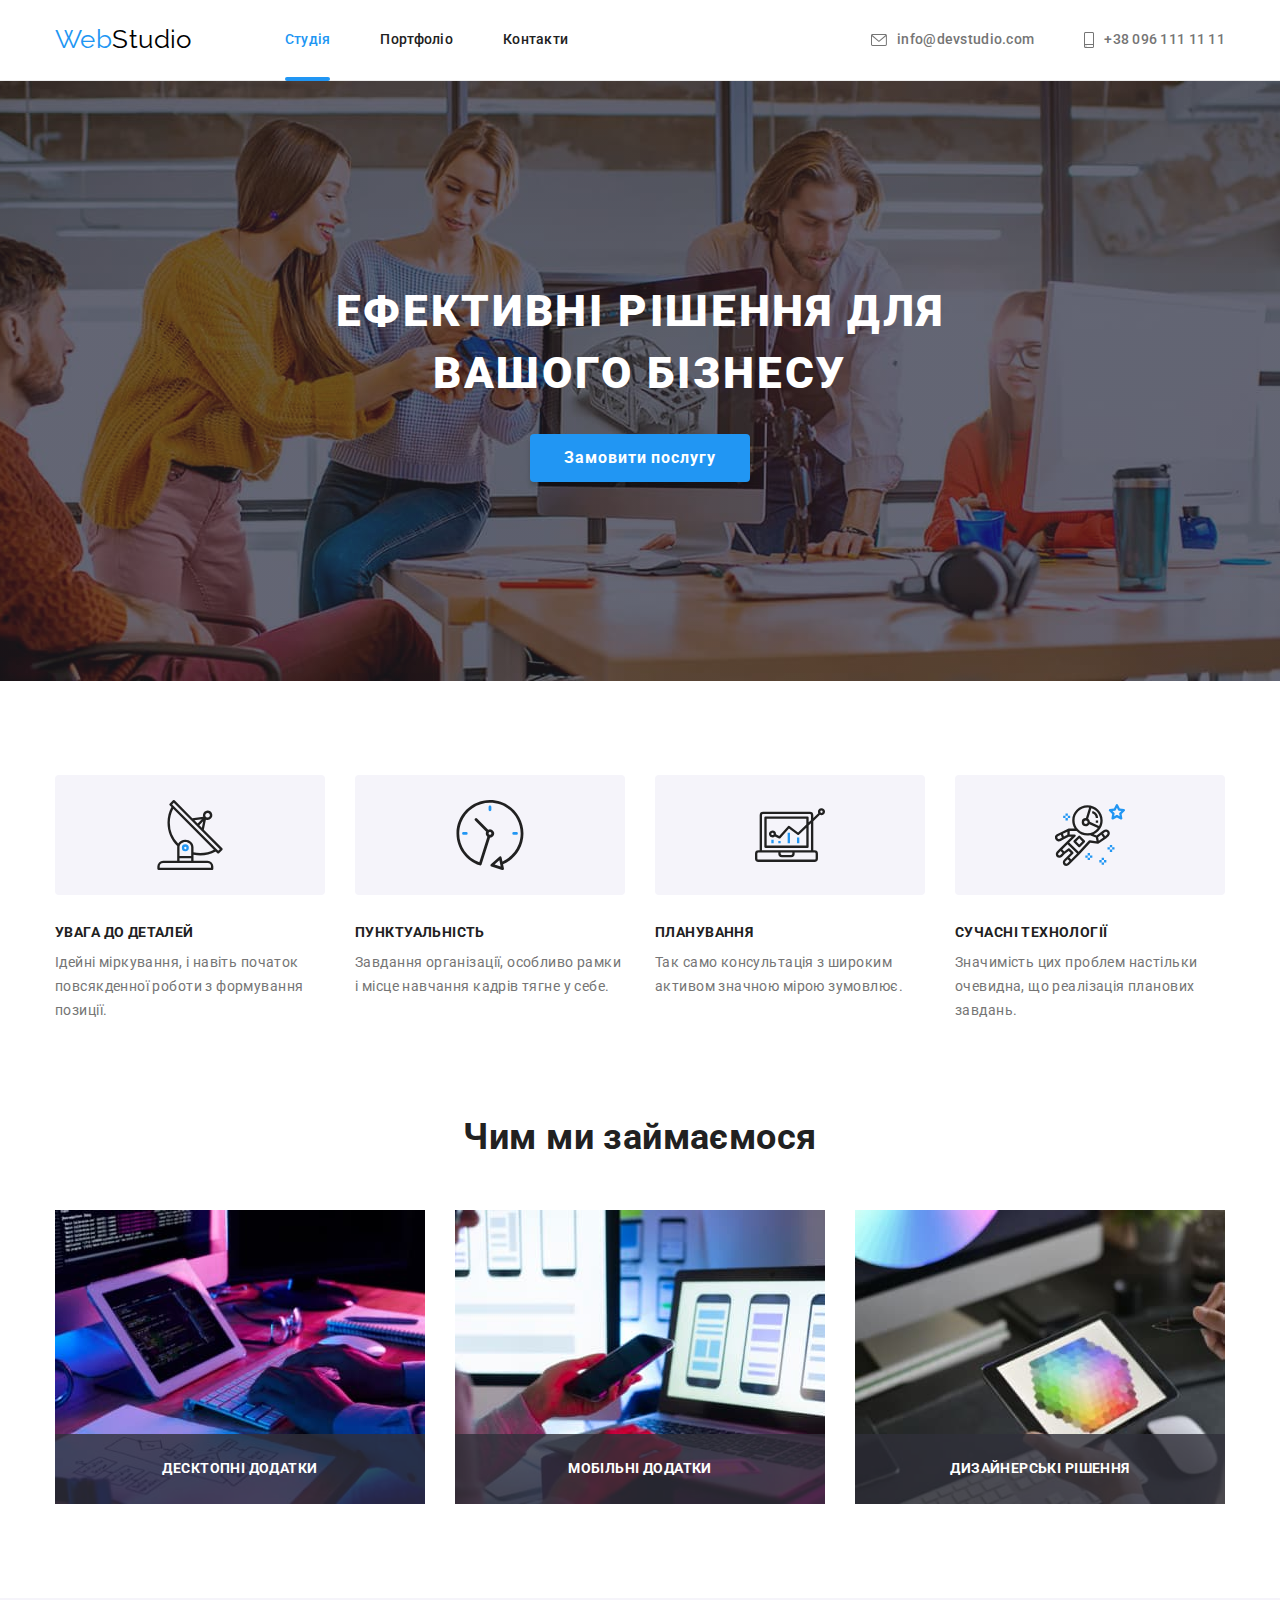
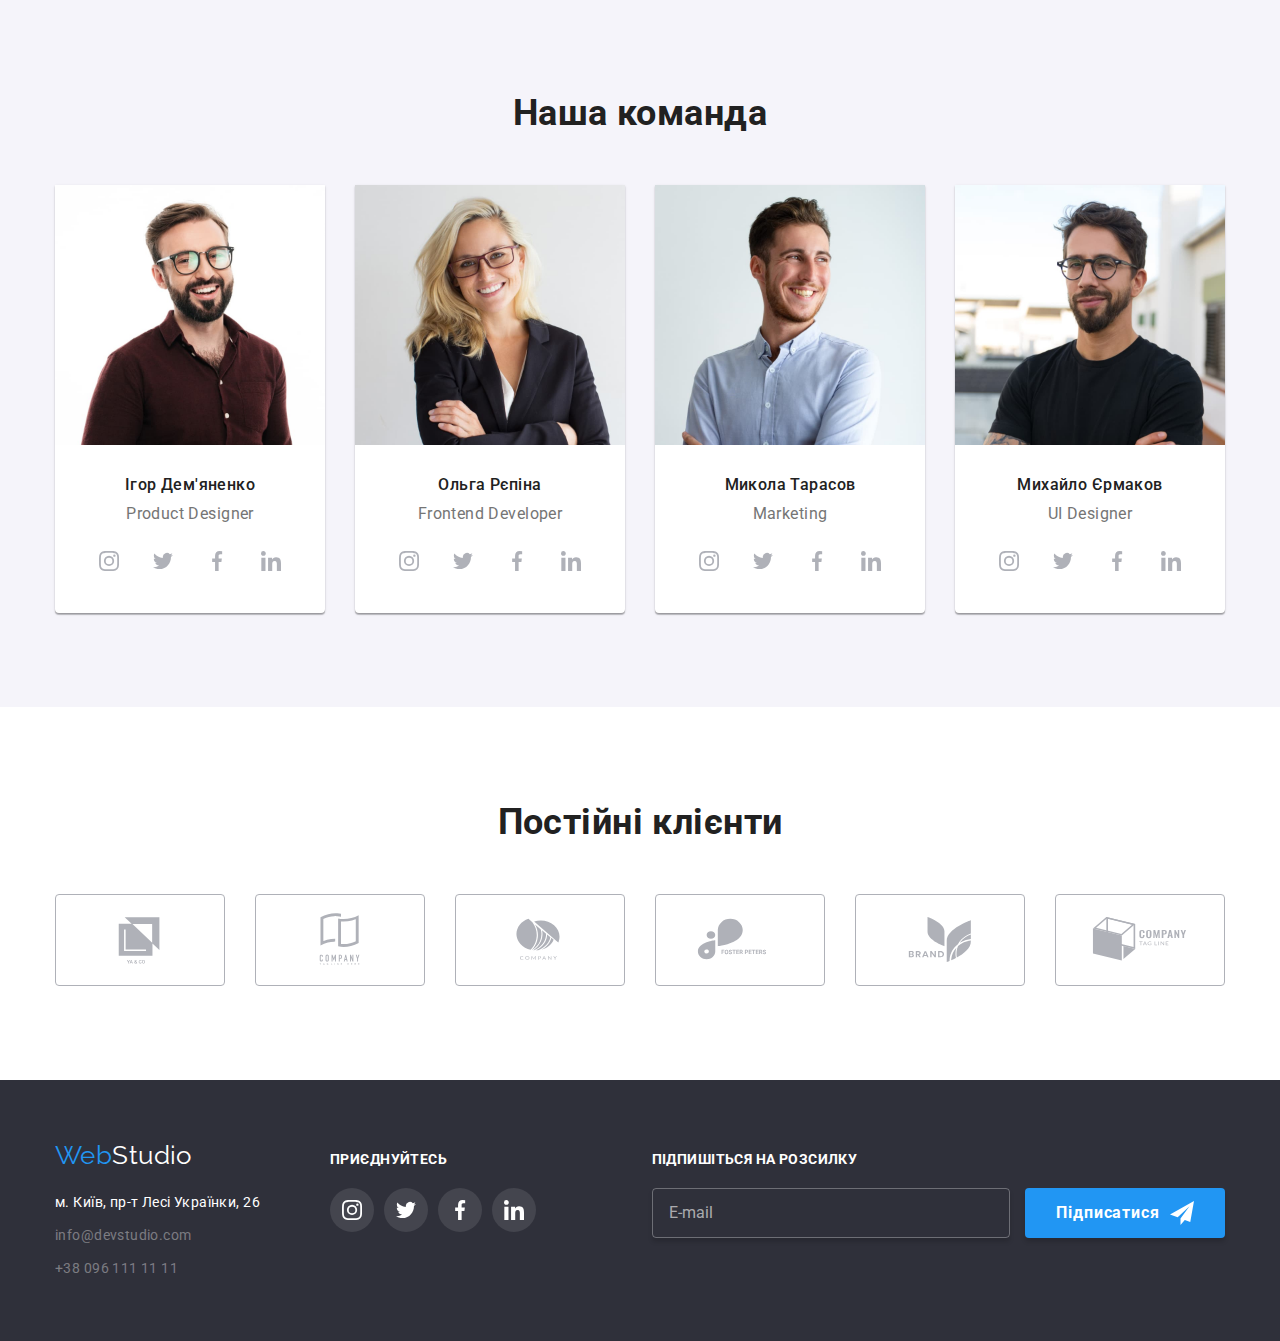
==== commit e42adb79: "Рефакторинг коду по БЕМ" ====
--- a/index.html
+++ b/index.html
@@ -390,7 +390,7 @@
         <div class="modal">
           <button type="button" class="close-button" data-modal-close>
             <svg
-              class="icon-close"
+              class="close-button__icon"
               width="18"
               height="18"
               viewBox="0 0 18 18"
@@ -402,33 +402,35 @@
             </svg>
           </button>
           <form class="modal-form">
-            <p class="modal-title">Залиште свої дані, ми вам передзвонимо</p>
+            <p class="modal-form__title">
+              Залиште свої дані, ми вам передзвонимо
+            </p>
             <label class="form-label">
-              <span class="label-name">Ім'я</span>
-              <input type="text" name="user-name" class="form-input" />
-              <svg class="icon" height="18px" width="18px">
+              <span class="form-label__label-name">Ім'я</span>
+              <input type="text" name="user-name" class="form-label__input" />
+              <svg class="form-label__icon" height="18px" width="18px">
                 <use href="./images/icons.svg#icon-person"></use>
               </svg>
             </label>
             <label class="form-label">
-              <span class="label-name">Телефон</span>
-              <input type="tel" name="user-phone" class="form-input" />
-              <svg class="icon" height="18px" width="18px">
+              <span class="form-label__label-name">Телефон</span>
+              <input type="tel" name="user-phone" class="form-label__input" />
+              <svg class="form-label__icon" height="18px" width="18px">
                 <use href="./images/icons.svg#icon-phone"></use>
               </svg>
             </label>
             <label class="form-label">
-              <span class="label-name">Пошта</span>
-              <input type="email" name="user-mail" class="form-input" />
-              <svg class="icon" height="18px" width="18px">
+              <span class="form-label__label-name">Пошта</span>
+              <input type="email" name="user-mail" class="form-label__input" />
+              <svg class="form-label__icon" height="18px" width="18px">
                 <use href="./images/icons.svg#icon-email"></use>
               </svg>
             </label>
             <label class="form-label">
-              <span class="label-name">Коментар</span>
+              <span class="form-label__label-name">Коментар</span>
               <textarea
                 name="comment"
-                class="comment-area"
+                class="form-label__comment-area"
                 rows="8"
                 placeholder="Введіть текст"
               ></textarea>
@@ -436,11 +438,11 @@
 
             <label class="checkbox-label">
               <input
-                class="checkbox-modal"
+                class="checkbox-label__input"
                 type="checkbox"
                 name="check-agreement"
               />
-              <span class="icon-check"></span>
+              <span class="checkbox-label__icon"></span>
               <span
                 >Погоджуюся з розсилкою та приймаю
                 <a href="" class="conditions-link link">Умови договору</a>
@@ -456,59 +458,61 @@
     <footer class="footer">
       <div class="container footer-elements">
         <div class="footer-adress">
-          <a href="" class="logo"
+          <a href="" class="logo footer-adress__logo"
             ><span>Web</span><span class="logo__text--white">Studio</span>
           </a>
           <address class="main-adress">
-            <ul class="site-connection list">
-              <li class="item">
+            <ul class="main-adress__list list">
+              <li class="main-adress__item">
                 <a
                   href="https://goo.gl/maps/UttG4NZueuDSJmKQ8"
                   target="_blank"
                   rel="noreferrer noopener"
-                  class="link adress"
+                  class="main-adress__link main-adress__link--white"
                 >
                   м. Київ, пр-т Лесі Українки, 26
                 </a>
               </li>
-              <li class="item">
-                <a href="mailto:info@devstudio.com" class="link"
+              <li class="main-adress__item">
+                <a href="mailto:info@devstudio.com" class="main-adress__link"
                   >info@devstudio.com</a
                 >
               </li>
-              <li class="item">
-                <a href="tel:+380961111111" class="link">+38 096 111 11 11</a>
+              <li class="main-adress__item">
+                <a href="tel:+380961111111" class="main-adress__link"
+                  >+38 096 111 11 11</a
+                >
               </li>
             </ul>
           </address>
         </div>
         <div class="footer-connection">
-          <p class="join">приєднуйтесь</p>
-          <ul class="join-list list">
-            <li class="join-item">
-              <a class="join-link link" href="">
-                <svg class="instagram" width="20px" height="20px">
+          <p class="footer-connection__title">приєднуйтесь</p>
+          <ul class="footer-connection__list list">
+            <li class="footer-connection__item">
+              <a class="footer-connection__link link" href="">
+                <svg class="social-list__icon" width="20px" height="20px">
                   <use href="./images/icons.svg#instagram"></use>
                 </svg>
               </a>
             </li>
-            <li class="join-item">
-              <a class="join-link link" href="">
-                <svg class="twitter" width="20px" height="20px">
+            <li class="footer-connection__item">
+              <a class="footer-connection__link link" href="">
+                <svg class="social-list__icon" width="20px" height="20px">
                   <use href="./images/icons.svg#twitter"></use>
                 </svg>
               </a>
             </li>
-            <li class="join-item">
-              <a class="join-link link" href="">
-                <svg class="facebook" width="20px" height="20px">
+            <li class="footer-connection__item">
+              <a class="footer-connection__link link" href="">
+                <svg class="social-list__icon" width="20px" height="20px">
                   <use href="./images/icons.svg#facebook"></use>
                 </svg>
               </a>
             </li>
-            <li class="join-item">
-              <a class="join-link link" href="">
-                <svg class="linkedin" width="20px" height="20px">
+            <li class="footer-connection__item">
+              <a class="footer-connection__link link" href="">
+                <svg class="social-list__icon" width="20px" height="20px">
                   <use href="./images/icons.svg#linkedin"></use>
                 </svg>
               </a>
@@ -517,11 +521,11 @@
         </div>
         <form class="footer-form">
           <label class="footer-label">
-            <span class="label-text">Підпишіться на розсилку</span>
+            <span class="footer-label__title">Підпишіться на розсилку</span>
             <input
               type="email"
               name="user-mail"
-              class="footer-input"
+              class="footer-label__input"
               placeholder="E-mail"
             />
           </label>
--- a/css/style.css
+++ b/css/style.css
@@ -470,7 +470,7 @@
     transform: translateY(100%);
     transition: transform 300ms cubic-bezier(.2, 0, .2, 1);
 }
-.project:hover .project__text {
+.project:hover .work-list__text {
     transform: translateY(0);
 }
 .project__meta {
@@ -537,7 +537,7 @@
     border-radius: 4px;
 }
 /* Форма модального вікна */
-.modal-title{
+.modal-form__title{
     margin-bottom: 12px;
 
     font-weight: 700;
@@ -546,7 +546,15 @@
     text-align: center;
     color:var(--title-text-color);
 } 
-.form-label .label-name{
+.form-label {
+    position: relative;
+
+    display: flex;
+    flex-direction: column;
+
+    margin-bottom: 10px;
+}
+.form-label__label-name{
     margin-bottom: 4px;
     
     font-weight: 400;
@@ -555,15 +563,8 @@
     letter-spacing: 0.01em;
     color: var(--primary-text-color);
 }
-.form-label{
-    position: relative;
-
-    display: flex;
-    flex-direction: column;
-
-    margin-bottom: 10px;
-}
-.form-label .form-input{
+
+.form-label__input{
     padding-top: 11px;
     padding-left: 42px;
     padding-bottom: 11px;
@@ -575,14 +576,14 @@
     transition-duration: var(--transition-time);
     transition-timing-function: var(--timing-function);
 }
-.form-label .form-input:focus{
+.form-label__input:focus{
     outline-style: none;
     border-color: #2196F3;
 }
-.form-label:focus-within .icon{
+.form-label:focus-within .form-label__icon{
     fill: #2196F3;
 }
-.form-label .icon{
+.form-label__icon{
     fill: var(--title-text-color);
     
     position: absolute;
@@ -612,7 +613,7 @@
 .modal-button:focus{
     background-color: #188CE8;
 }
-.comment-area{
+.form-label__comment-area{
     margin-bottom: 10px;
     resize: none;
     width: 100%;
@@ -624,11 +625,11 @@
     transition-duration: var(--transition-time);
     transition-timing-function: var(--timing-function);
 }
-.form-label .comment-area:focus {
+.form-label__comment-area:focus {
     outline-style: none;
     border-color: #2196F3;
 }
-.comment-area::placeholder{
+.form-label__comment-area::placeholder{
     font-weight: 400;
     font-size: 12px;
     line-height: 1.16;
@@ -636,7 +637,9 @@
     color: rgba(117, 117, 117, 0.5);
 }
 .checkbox-label{
-    display:block;
+    display: flex;
+    align-items: center;
+    justify-content: center;
     margin-bottom: var(--main-distance-element);
     
     text-align: center;
@@ -645,16 +648,11 @@
     text-decoration-line: underline;
     color: #2196F3;
 }
-.checkbox-label{
-    display: flex;
-    align-items: center;
-    justify-content: center;
-}
-.checkbox-modal{
+.checkbox-label__input{
     appearance: none;
     position: absolute; 
 }
-.icon-check{
+.checkbox-label__icon{
     display: inline-block;
     height: 15px;
     width: 15px;
@@ -663,7 +661,7 @@
     border: 2px solid var(--title-text-color);
     border-radius: 4px;
 }
-.checkbox-modal:checked +.icon-check{
+.checkbox-label__input:checked +.checkbox-label__icon{
     background-color: #2196F3;
     border-color: #2196F3;
     background-image: url(../images/icon-check.svg);
@@ -697,27 +695,30 @@
     color: var(--accent-color);
     border-color: var(--accent-color);
 }
-.icon-close{
+.close-button__icon{
     fill: currentColor;
 }
 /* Footer */
+.footer {
+    background-color: var(--additional-background);
+
+    padding-top: 60px;
+    padding-bottom: 60px;
+}
 .footer-elements{
     display: flex;
 }
 .footer-adress{
     margin-right: 70px;
 }
-.footer {
-    background-color: var(--additional-background);
-
-    padding-top: 60px;
-    padding-bottom: 60px;
-}
-.footer .logo{
+.footer-adress__logo{
     display: block;
     margin-bottom: 20px;
 }
-.site-connection .link {
+.main-adress {
+    font-style: inherit;
+}
+.main-adress__link {
     color: #ffffff60;
     text-decoration: none;
 
@@ -725,48 +726,17 @@
     transition-duration: var(--transition-time);
     transition-timing-function: var(--timing-function);
 }
-.site-connection .adress.link {
-    color: var(--main-background-color);
-}
-.site-connection .link:hover,
-.site-connection .link:focus {
+.main-adress__link--white {
+    color: var(--main-background-color);
+}
+.main-adress__link:hover,
+.main-adress__link:focus {
     color: var(--accent-color);
 }
-.site-connection .item:not(:last-child) {
+.main-adress__item:not(:last-child) {
     margin-bottom: 9px;
 }
-.main-adress {
-    font-style: inherit;
-}
-.join-list {
-    display: flex;
-    align-items: center;
-}
-.join-list .join-link {
-    display: flex;
-    justify-content: center;
-    align-items: center;
-    width: 44px;
-    height: 44px;
-    
-    border-radius: 50%;
-    background-color: rgba(255, 255, 255, 0.1);
-    
-    color: var(--main-background-color);
-
-    transition-property: color, background-color;
-    transition-duration: var(--transition-time);
-    transition-timing-function: var(--timing-function);
-}
-.join-list .join-link:hover,
-.join-list .join-link:focus {
-    background-color: var(--accent-color);
-    color: var(--main-background-color);
-}
-.join-list .join-item+.join-item {
-    margin-left: 10px;
-}
-.footer-connection .join{
+.footer-connection__title {
     margin-bottom: 20px;
     margin-top: 12px;
 
@@ -776,13 +746,41 @@
     text-transform: uppercase;
     color: #FFFFFF;
 }
+.footer-connection__list {
+    display: flex;
+    align-items: center;
+}
+.footer-connection__link {
+    display: flex;
+    justify-content: center;
+    align-items: center;
+    width: 44px;
+    height: 44px;
+    
+    border-radius: 50%;
+    background-color: rgba(255, 255, 255, 0.1);
+    
+    color: var(--main-background-color);
+
+    transition-property: color, background-color;
+    transition-duration: var(--transition-time);
+    transition-timing-function: var(--timing-function);
+}
+.footer-connection__link:hover,
+.footer-connection__link:focus {
+    background-color: var(--accent-color);
+    color: var(--main-background-color);
+}
+.footer-connection__item+.footer-connection__item {
+    margin-left: 10px;
+}
 /* Форма підписки */
 .footer-form{
     margin-left: auto;
 }
-.footer-form .label-text{
+.footer-label__title{
     display: block;
-    margin-top: 23px;
+    margin-top: 12px;
     margin-bottom: 20px;
 
     font-weight: 700;
@@ -791,7 +789,7 @@
     text-transform: uppercase;
     color:var(--main-background-color);
 }
-.footer-input{
+.footer-label__input{
     height: 50px;
     width: 358px;
     margin-right: 12px;
@@ -802,7 +800,7 @@
     color: var(--main-background-color);
 
     border: 1px solid rgba(255, 255, 255, 0.3);
-    box-shadow: drop-shadow(0px 4px 4px rgba(0, 0, 0, 0.15));
+    box-shadow: 0px 4px 4px rgba(0, 0, 0, 0.15);
     border-radius: 4px;
     background-color: transparent;
 
@@ -810,11 +808,11 @@
     transition-duration: var(--transition-time);
     transition-timing-function: var(--timing-function);
 }
-.footer-input:focus{
+.footer-label__input:focus{
     outline-style: none;
     border-color: var(--accent-color);
 }
-.footer-input::placeholder{
+.footer-label__input::placeholder{
     font-weight: 400;
     font-size: 16px;
     line-height: 1.25;
@@ -823,9 +821,13 @@
 /* Кнопка підписки */
 .sign-button{
     display: inline-flex;
-    align-items: center;
-    padding:10px 28px;
-    
+    justify-content: center;
+    align-items: center;
+    
+    padding-top: 10px;
+    padding-bottom: 10px;
+
+    max-height: 50px;
     min-width: 200px;
     border-radius: 4px;
     border-color: transparent;
